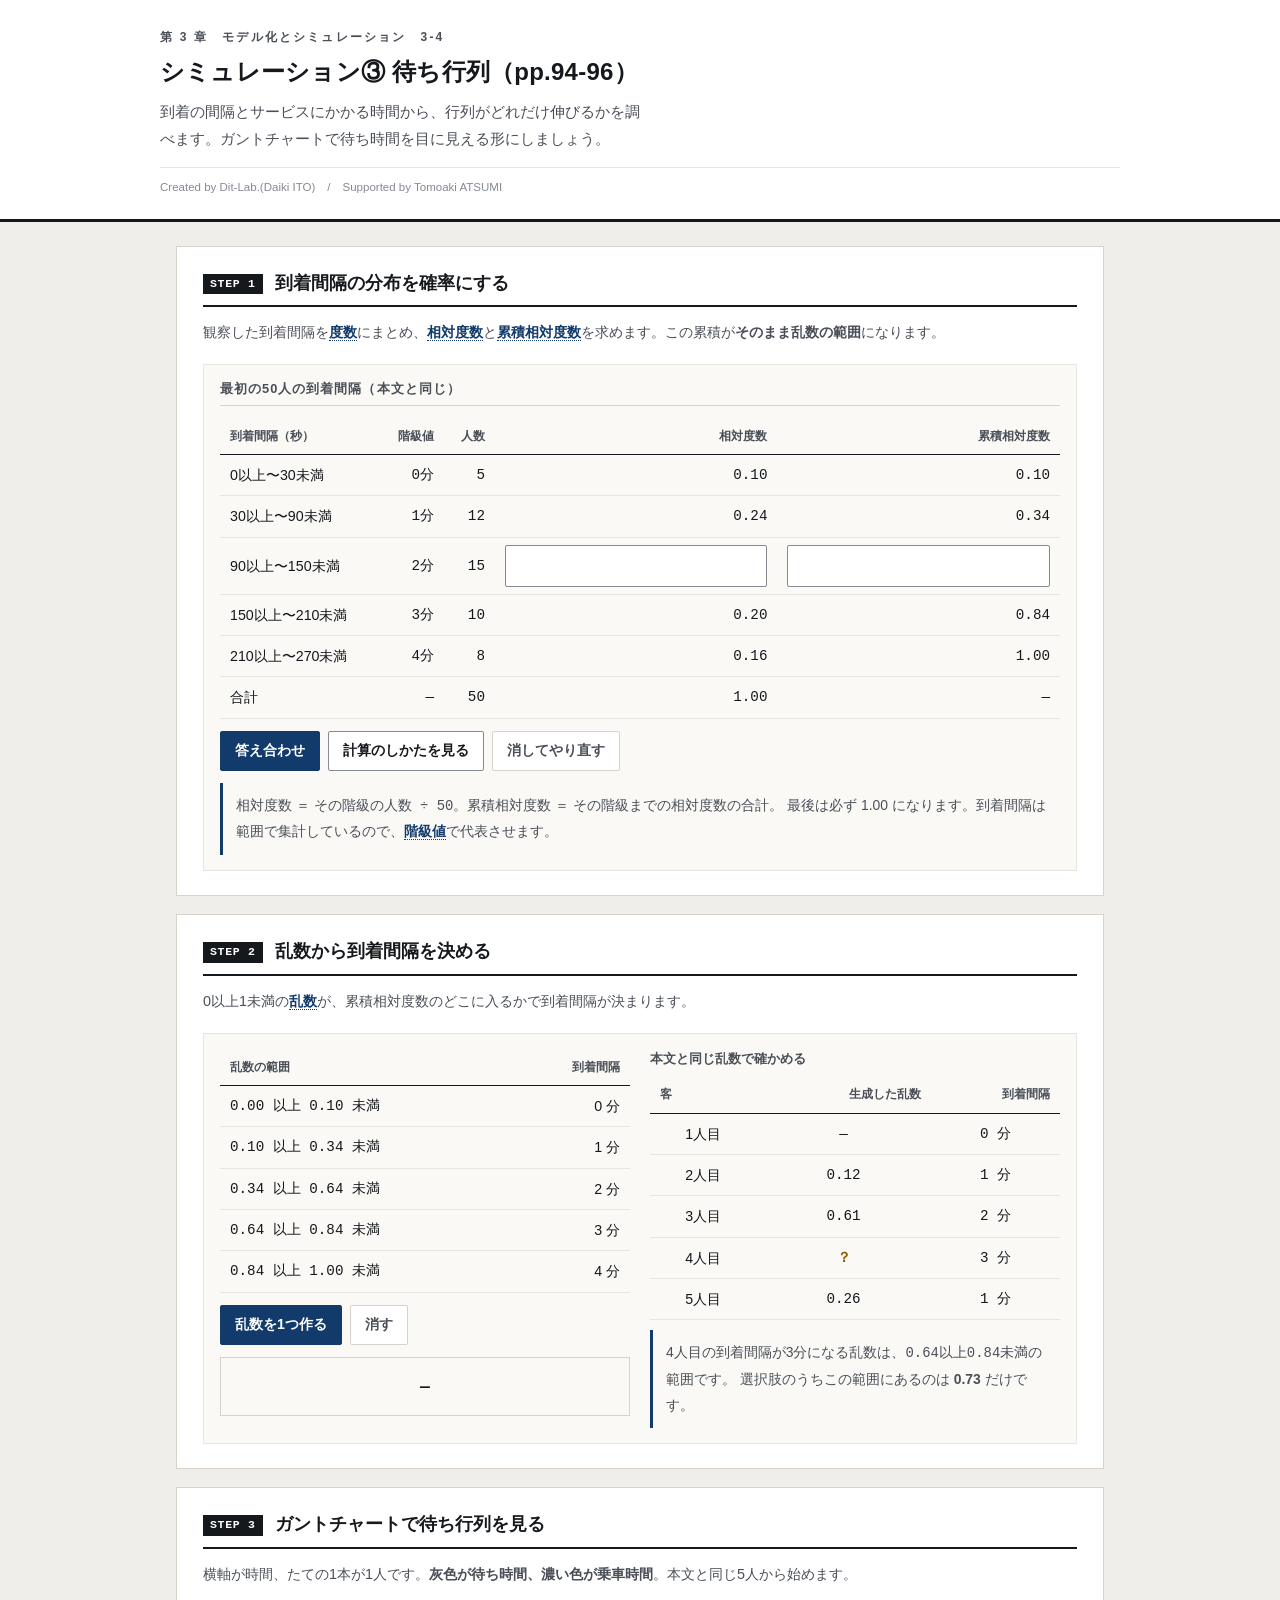
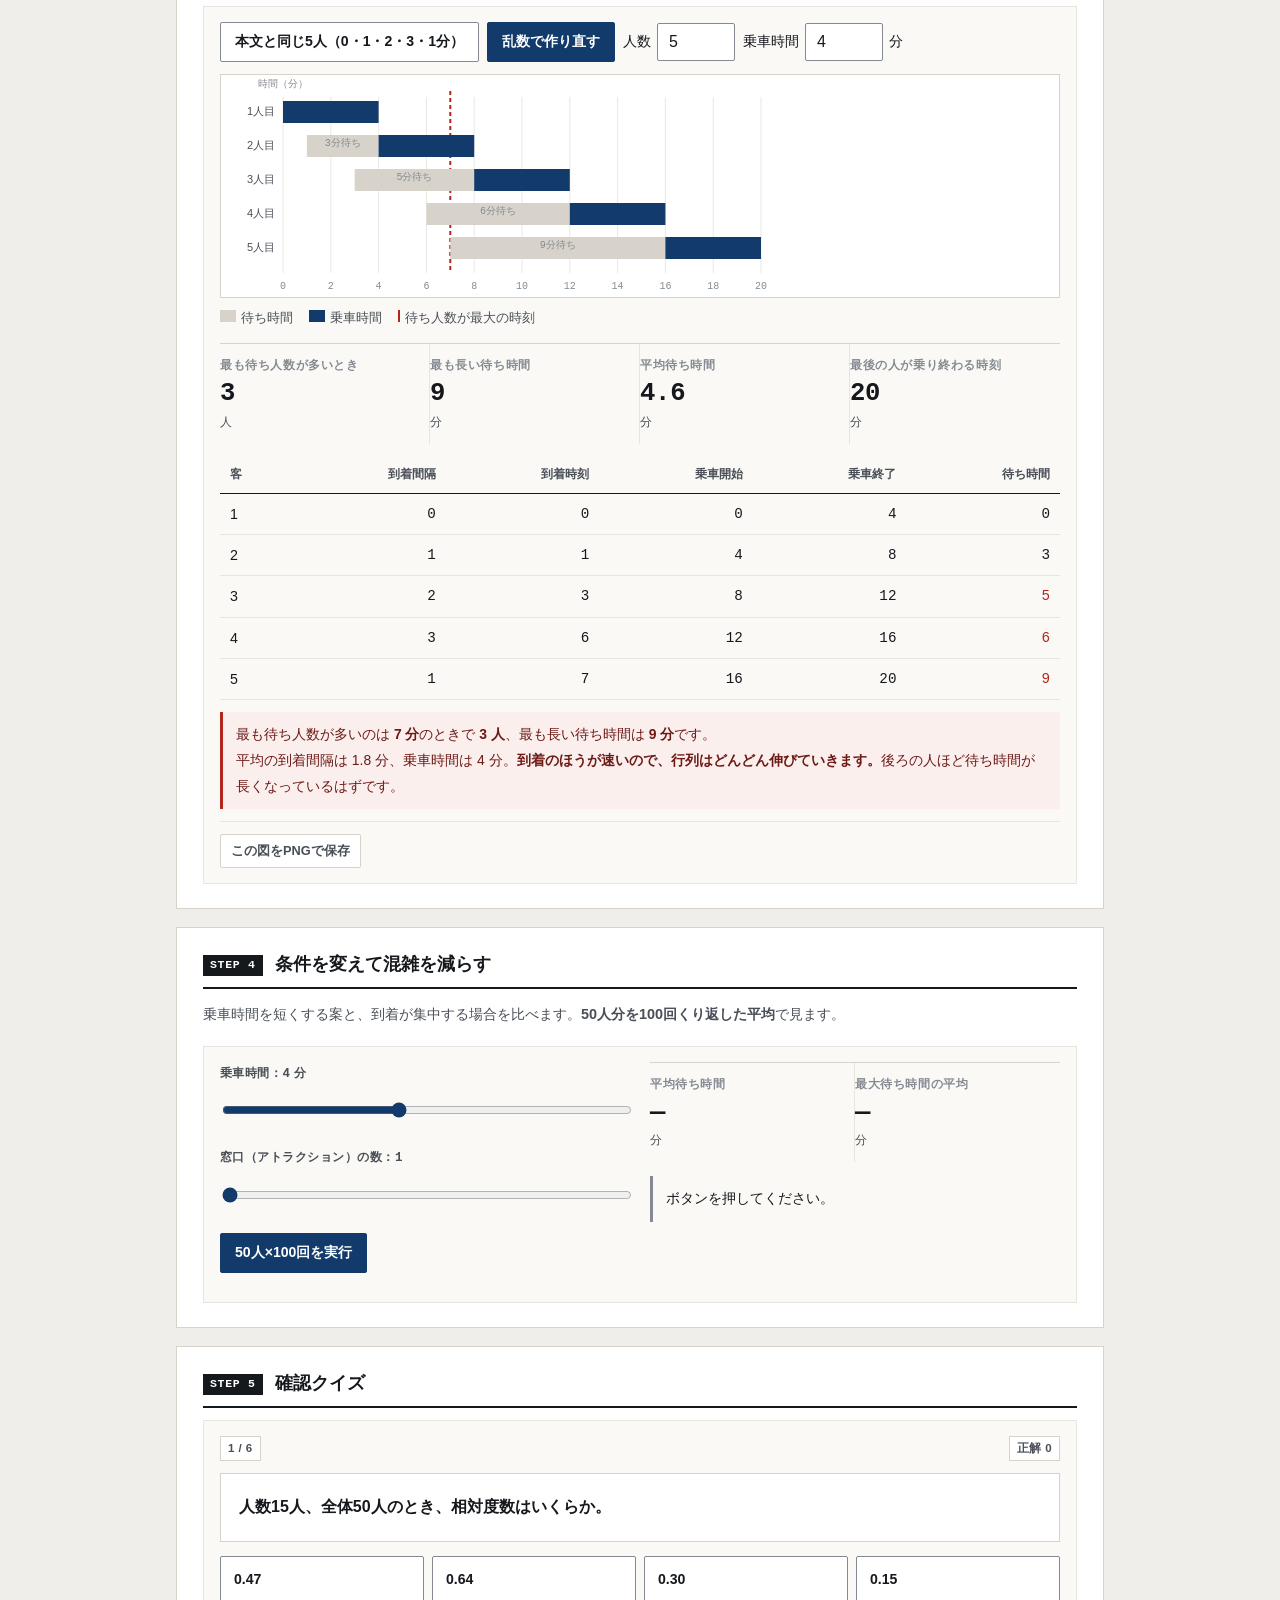
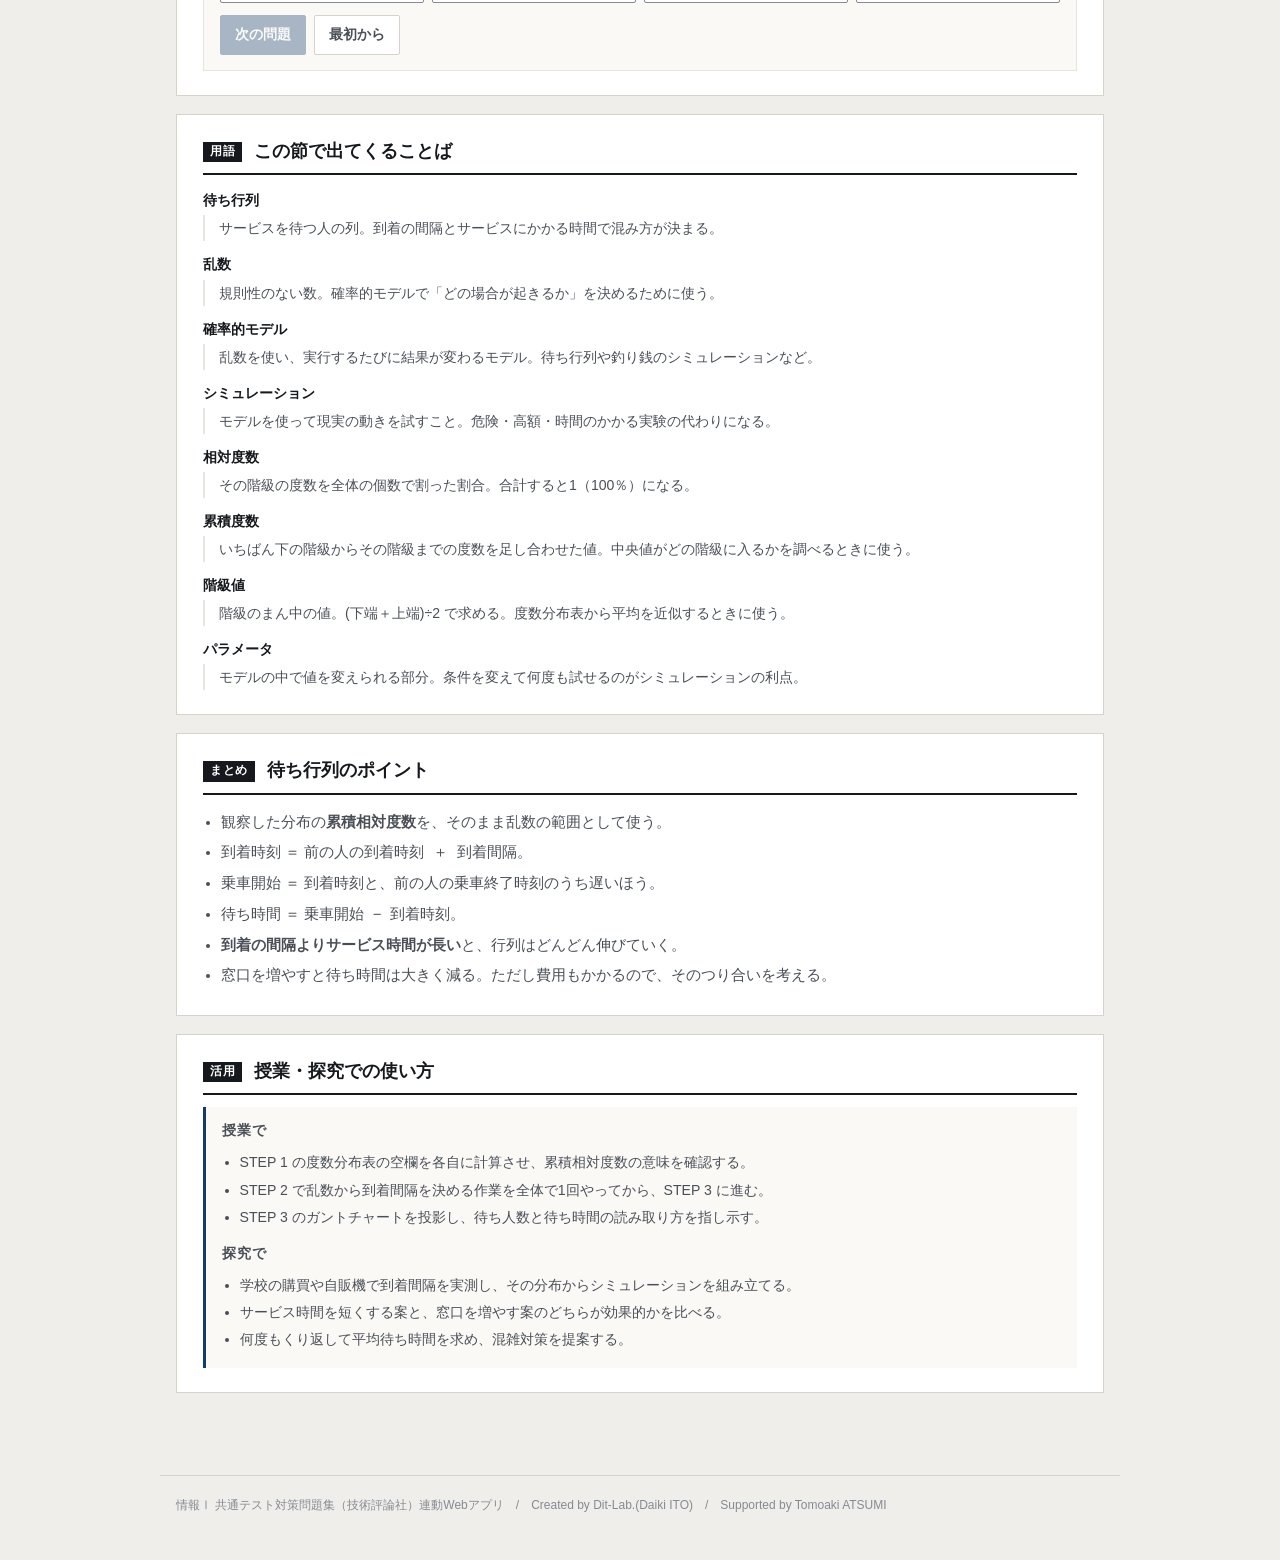
==== index.html @ 322d1cb9 "feat: Streamlit版を静的Webアプリ化。度数分布から乱数対応・ガントチャート・窓口数の比較に対応" ====
<!DOCTYPE html>
<html lang="ja">
<head>
<meta charset="UTF-8">
<meta name="viewport" content="width=device-width, initial-scale=1.0">
<title>シミュレーション③ 待ち行列｜情報Ⅰ共通テスト対策問題集</title>
<meta name="description" content="到着の間隔とサービスにかかる時間から、行列がどれだけ伸びるかを調べます。ガントチャートで待ち時間を目に見える形にしましょう。">
<link rel="icon" href="data:image/svg+xml,%3Csvg xmlns=%22http://www.w3.org/2000/svg%22 viewBox=%220 0 32 32%22%3E%3Crect width=%2232%22 height=%2232%22 fill=%22%2315181c%22/%3E%3Ctext x=%2216%22 y=%2222%22 font-size=%2218%22 font-family=%22monospace%22 fill=%22%23fff%22 text-anchor=%22middle%22%3E01%3C/text%3E%3C/svg%3E">
<link rel="stylesheet" href="css/style.css">
<link rel="stylesheet" href="css/app.css">
</head>
<body>

<header class="app-header">
  <div class="inner">
    <span class="eyebrow">第 3 章　モデル化とシミュレーション　3-4</span>
    <h1>シミュレーション③ 待ち行列（pp.94-96）</h1>
    <p class="lead">到着の間隔とサービスにかかる時間から、行列がどれだけ伸びるかを調べます。ガントチャートで待ち時間を目に見える形にしましょう。</p>
    <p class="credit">Created by Dit-Lab.(Daiki ITO)　/　Supported by Tomoaki ATSUMI</p>
  </div>
</header>

<main class="wrap">
  <section class="step" id="step1">
    <h2><span class="no">STEP 1</span>到着間隔の分布を確率にする</h2>
    <p class="desc">観察した到着間隔を<span class="term" data-t="度数">度数</span>にまとめ、<span class="term" data-t="相対度数">相対度数</span>と<span class="term" data-t="累積度数">累積相対度数</span>を求めます。この累積が<strong>そのまま乱数の範囲</strong>になります。</p>

    <div class="panel">
      <h3>最初の50人の到着間隔（本文と同じ）</h3>
      <div class="tbl-scroll"><table class="tbl" id="arrTable"></table></div>
      <div class="btn-row" style="margin-top:12px">
        <button class="btn primary" id="checkArr">答え合わせ</button>
        <button class="btn" id="showArr">計算のしかたを見る</button>
        <button class="btn ghost" id="resetArr">消してやり直す</button>
      </div>
      <div class="note" id="arrFb" hidden style="margin-top:12px"></div>
      <div class="note info" style="margin-top:12px">
        相対度数 ＝ <span class="mono">その階級の人数 ÷ 50</span>。累積相対度数 ＝ <span class="mono">その階級までの相対度数の合計</span>。
        最後は必ず 1.00 になります。到着間隔は範囲で集計しているので、<span class="term" data-t="階級値">階級値</span>で代表させます。
      </div>
    </div>
  </section>

  <section class="step" id="step2">
    <h2><span class="no">STEP 2</span>乱数から到着間隔を決める</h2>
    <p class="desc">0以上1未満の<span class="term" data-t="乱数">乱数</span>が、累積相対度数のどこに入るかで到着間隔が決まります。</p>
    <div class="panel">
      <div class="grid c2">
        <div>
          <div class="tbl-scroll"><table class="tbl" id="mapTable"></table></div>
          <div class="btn-row" style="margin-top:12px">
            <button class="btn primary" id="rollOne">乱数を1つ作る</button>
            <button class="btn ghost" id="rollClear">消す</button>
          </div>
          <div class="eqbox" id="rollOut" style="margin-top:12px">—</div>
        </div>
        <div>
          <h3 style="font-size:.84rem;color:var(--ink-2);margin-bottom:8px">本文と同じ乱数で確かめる</h3>
          <div class="tbl-scroll"><table class="tbl" id="rndTable"></table></div>
          <div class="note info" style="margin-top:10px">
            4人目の到着間隔が3分になる乱数は、<span class="mono">0.64以上0.84未満</span>の範囲です。
            選択肢のうちこの範囲にあるのは <strong>0.73</strong> だけです。
          </div>
        </div>
      </div>
    </div>
  </section>

  <section class="step" id="step3">
    <h2><span class="no">STEP 3</span>ガントチャートで待ち行列を見る</h2>
    <p class="desc">横軸が時間、たての1本が1人です。<strong>灰色が待ち時間、濃い色が乗車時間</strong>。本文と同じ5人から始めます。</p>

    <div class="panel">
      <div class="btn-row" style="margin-bottom:12px">
        <button class="btn" id="useBook">本文と同じ5人（0・1・2・3・1分）</button>
        <button class="btn primary" id="reRun">乱数で作り直す</button>
        <label style="font-size:.85rem;display:flex;align-items:center;gap:6px">人数
          <input type="number" id="nPeople" value="5" min="2" max="30" style="width:78px;min-height:36px">
        </label>
        <label style="font-size:.85rem;display:flex;align-items:center;gap:6px">乗車時間
          <input type="number" id="svcTime" value="4" min="1" max="15" style="width:78px;min-height:36px">分
        </label>
      </div>
      <div id="gantt"></div>
      <div class="legend2">
        <span><i style="background:#d7d3cb"></i>待ち時間</span>
        <span><i style="background:#123a6b"></i>乗車時間</span>
        <span><i style="background:none;border-left:2px dashed #b3261e;width:2px"></i>待ち人数が最大の時刻</span>
      </div>
      <div class="metrics" style="margin-top:14px">
        <div class="metric"><div class="k">最も待ち人数が多いとき</div><div class="v" id="mPeak">—</div><div class="s">人</div></div>
        <div class="metric"><div class="k">最も長い待ち時間</div><div class="v" id="mMaxWait">—</div><div class="s">分</div></div>
        <div class="metric"><div class="k">平均待ち時間</div><div class="v" id="mAvgWait">—</div><div class="s">分</div></div>
        <div class="metric"><div class="k">最後の人が乗り終わる時刻</div><div class="v" id="mEnd">—</div><div class="s">分</div></div>
      </div>
      <div class="tbl-scroll" style="margin-top:12px"><table class="tbl" id="qTable"></table></div>
      <div class="note" id="qNote" style="margin-top:12px"></div>
      <div class="toolbar" id="qTools"></div>
    </div>
  </section>

  <section class="step" id="step4">
    <h2><span class="no">STEP 4</span>条件を変えて混雑を減らす</h2>
    <p class="desc">乗車時間を短くする案と、到着が集中する場合を比べます。<strong>50人分を100回くり返した平均</strong>で見ます。</p>
    <div class="panel">
      <div class="grid c2">
        <div>
          <label class="fld" for="svc2">乗車時間：<span class="mono" id="svc2V">4</span> 分</label>
          <input type="range" id="svc2" min="1" max="8" step="1" value="4">
          <label class="fld" style="margin-top:10px" for="lanes">窓口（アトラクション）の数：<span class="mono" id="lanesV">1</span></label>
          <input type="range" id="lanes" min="1" max="4" step="1" value="1">
          <div class="btn-row" style="margin-top:12px"><button class="btn primary" id="runMany">50人×100回を実行</button></div>
        </div>
        <div>
          <div class="metrics">
            <div class="metric"><div class="k">平均待ち時間</div><div class="v" id="sAvg">—</div><div class="s">分</div></div>
            <div class="metric"><div class="k">最大待ち時間の平均</div><div class="v" id="sMax">—</div><div class="s">分</div></div>
          </div>
          <div class="note" id="manyNote" style="margin-top:14px">ボタンを押してください。</div>
        </div>
      </div>
      <div id="manyChart" style="margin-top:14px"></div>
    </div>
  </section>

  <section class="step" id="step5">
    <h2><span class="no">STEP 5</span>確認クイズ</h2>
    <div class="panel">
      <div class="qhead">
        <span class="badge" id="qProgress">1 / 1</span>
        <span class="badge">正解 <span class="score" id="qScore">0</span></span>
      </div>
      <div class="card-q"><div class="q-scene" id="qText"></div></div>
      <div class="choice4" id="qChoices"></div>
      <div class="note" id="qFb" hidden style="margin-top:12px"></div>
      <div class="btn-row" style="margin-top:12px">
        <button class="btn primary" id="qNext" disabled>次の問題</button>
        <button class="btn ghost" id="qReset">最初から</button>
      </div>
    </div>
  </section>

  <section class="step" id="glossary">
    <h2><span class="no">用語</span>この節で出てくることば</h2>
    <div id="glossBox"></div>
  </section>

  <section class="step">
    <h2><span class="no">まとめ</span>待ち行列のポイント</h2>
    <ul style="margin:0;padding-left:1.2em;color:var(--ink-2);font-size:.92rem;line-height:2.05">
      <li>観察した分布の<strong>累積相対度数</strong>を、そのまま乱数の範囲として使う。</li>
      <li>到着時刻 ＝ <span class="mono">前の人の到着時刻 ＋ 到着間隔</span>。</li>
      <li>乗車開始 ＝ <span class="mono">到着時刻と、前の人の乗車終了時刻のうち遅いほう</span>。</li>
      <li>待ち時間 ＝ <span class="mono">乗車開始 − 到着時刻</span>。</li>
      <li><strong>到着の間隔よりサービス時間が長い</strong>と、行列はどんどん伸びていく。</li>
      <li>窓口を増やすと待ち時間は大きく減る。ただし費用もかかるので、そのつり合いを考える。</li>
    </ul>
  </section>

  <section class="step">
    <h2><span class="no">活用</span>授業・探究での使い方</h2>
    <div class="use-note">
      <h3>授業で</h3>
      <ul>
        <li>STEP 1 の度数分布表の空欄を各自に計算させ、累積相対度数の意味を確認する。</li>
        <li>STEP 2 で乱数から到着間隔を決める作業を全体で1回やってから、STEP 3 に進む。</li>
        <li>STEP 3 のガントチャートを投影し、待ち人数と待ち時間の読み取り方を指し示す。</li>
      </ul>
      <h3 style="margin-top:12px">探究で</h3>
      <ul>
        <li>学校の購買や自販機で到着間隔を実測し、その分布からシミュレーションを組み立てる。</li>
        <li>サービス時間を短くする案と、窓口を増やす案のどちらが効果的かを比べる。</li>
        <li>何度もくり返して平均待ち時間を求め、混雑対策を提案する。</li>
      </ul>
    </div>
  </section>

</main>

<footer class="app-footer">
  情報Ⅰ 共通テスト対策問題集（技術評論社）連動Webアプリ　/　Created by Dit-Lab.(Daiki ITO)　/　Supported by Tomoaki ATSUMI
</footer>

<script src="js/tools.js"></script>
<script src="js/chart.js"></script>
<script src="js/terms.js"></script>
<script src="js/app.js"></script>
</body>
</html>
---- css/style.css ----
/* =========================================================
   情報Ⅰ 共通テスト対策問題集 — Web アプリ共通スタイル
   紙面（参考書）に寄せた設計。装飾色は使わず、色は意味を持つときだけ。
   ========================================================= */

:root{
  --paper:#ffffff;
  --paper-2:#faf9f6;      /* うすい紙 */
  --bg:#f0eeea;           /* 台紙 */
  --ink:#15181c;
  --ink-2:#4a4f57;
  --ink-3:#858a92;
  --rule:#d7d3cb;         /* 罫線 */
  --rule-2:#e8e5df;
  --accent:#123a6b;       /* 濃紺。主要操作と現在地だけに使う */
  --accent-w:#e9eef6;
  --zero:#c0392b;         /* 左＝0 */
  --one:#1d4ed8;          /* 右＝1 */
  --ok:#1f7a3d;   --ok-bg:#eef6f0;
  --ng:#b3261e;   --ng-bg:#fbefee;
  --warn:#8a5a00; --warn-bg:#fbf5e8;
  --font:"Hiragino Kaku Gothic ProN","Hiragino Sans","Yu Gothic Medium","Yu Gothic",
         "Noto Sans JP",Meiryo,-apple-system,BlinkMacSystemFont,sans-serif;
  --mono:"SFMono-Regular",Menlo,Consolas,"Courier New",monospace;
}

*{box-sizing:border-box}
[hidden]{display:none !important}
html{-webkit-text-size-adjust:100%}
body{
  margin:0; background:var(--bg); color:var(--ink);
  font-family:var(--font); font-size:16px; line-height:1.85;
  font-feature-settings:"palt" 1;
}
h1,h2,h3,h4{line-height:1.45; margin:0; font-weight:700}
p{margin:0 0 .75em} p:last-child{margin-bottom:0}
a{color:var(--accent)}

/* ---------- 標題 ---------- */
.app-header{background:var(--paper); border-bottom:3px solid var(--ink); padding:26px 20px 20px}
.app-header .inner{max-width:960px; margin:0 auto}
.app-header .eyebrow{
  font-size:.75rem; font-weight:700; color:var(--ink-2); letter-spacing:.18em;
  display:block; margin-bottom:7px;
}
.app-header h1{font-size:1.5rem; letter-spacing:.01em}
.app-header .lead{font-size:.92rem; color:var(--ink-2); margin-top:9px; max-width:60ch}
.app-header .credit{
  font-size:.72rem; color:var(--ink-3); margin-top:14px;
  padding-top:9px; border-top:1px solid var(--rule-2);
}

/* ---------- 版面 ---------- */
.wrap{max-width:960px; margin:0 auto; padding:24px 16px 64px}
.step{background:var(--paper); border:1px solid var(--rule); padding:24px 26px; margin-bottom:18px}
.step > h2{
  display:flex; align-items:baseline; gap:12px; font-size:1.1rem;
  padding-bottom:9px; border-bottom:2px solid var(--ink); margin-bottom:12px;
}
.step > h2 .no{
  flex:none; font-family:var(--mono); font-size:.72rem; font-weight:700;
  background:var(--ink); color:var(--paper); padding:2px 7px; letter-spacing:.06em;
  position:relative; top:-2px;
}
.step > .desc{color:var(--ink-2); font-size:.9rem; margin-bottom:18px}
.step[hidden]{display:none}

.grid{display:grid; gap:20px}
.grid > *{min-width:0}          /* 子の中身で列が広がるのを防ぐ */
@media(min-width:800px){ .grid.c2{grid-template-columns:1fr 1fr} }

.panel{border:1px solid var(--rule-2); background:var(--paper-2); padding:15px 16px; min-width:0}
.panel > h3{
  font-size:.8rem; font-weight:700; color:var(--ink-2); letter-spacing:.08em;
  margin-bottom:12px; padding-bottom:6px; border-bottom:1px solid var(--rule);
}

/* ---------- 部品 ---------- */
.btn{
  appearance:none; border:1px solid var(--ink-3); background:var(--paper); color:var(--ink);
  font-family:inherit; font-size:.88rem; font-weight:700; padding:8px 14px;
  border-radius:2px; cursor:pointer; min-height:40px; line-height:1.4;
  transition:background .12s, border-color .12s, color .12s;
}
.btn:hover:not(:disabled){background:var(--accent-w); border-color:var(--accent); color:var(--accent)}
.btn:disabled{opacity:.35; cursor:not-allowed}
.btn.primary{background:var(--accent); color:var(--paper); border-color:var(--accent)}
.btn.primary:hover:not(:disabled){background:#0d2c53; color:var(--paper)}
.btn.ghost{border-color:var(--rule); color:var(--ink-2)}
.btn.sm{font-size:.8rem; padding:5px 10px; min-height:34px}
.btn-row{display:flex; flex-wrap:wrap; gap:8px; align-items:center}

/* タブ（見出し下線式） */
.seg{display:flex; gap:0; border-bottom:1px solid var(--rule)}
.seg button{
  appearance:none; border:0; background:transparent; font-family:inherit; font-size:.88rem;
  font-weight:700; color:var(--ink-3); padding:9px 4px; margin-right:26px; cursor:pointer;
  border-bottom:3px solid transparent; margin-bottom:-1px; min-height:40px;
}
.seg button:hover{color:var(--ink-2)}
.seg button[aria-pressed="true"]{color:var(--ink); border-bottom-color:var(--accent)}

label.fld{display:block; font-size:.78rem; font-weight:700; color:var(--ink-2); margin-bottom:5px; letter-spacing:.04em}
input[type=text], textarea, input[type=number]{
  width:100%; font-family:inherit; font-size:1rem; color:var(--ink);
  border:1px solid var(--ink-3); border-radius:2px; padding:9px 11px;
  background:var(--paper); min-height:42px;
}
input:focus, textarea:focus{outline:2px solid var(--accent); outline-offset:-1px; border-color:var(--accent)}
.btn:focus-visible, .seg button:focus-visible, .node-card:focus-visible{outline:2px solid var(--accent); outline-offset:2px}
textarea{resize:vertical; line-height:1.7}
.mono{font-family:var(--mono)}

table.tbl{width:100%; border-collapse:collapse; font-size:.89rem}
table.tbl th, table.tbl td{border-bottom:1px solid var(--rule-2); padding:7px 10px; text-align:right}
table.tbl th:first-child, table.tbl td:first-child{text-align:left}
table.tbl thead th{border-bottom:1.5px solid var(--ink); font-size:.76rem; color:var(--ink-2); font-weight:700; white-space:nowrap}
.tbl-scroll{overflow-x:auto; -webkit-overflow-scrolling:touch; max-width:100%}

.note{padding:10px 13px; font-size:.87rem; border-left:3px solid var(--ink-3); background:var(--paper-2)}
.note.ok{background:var(--ok-bg); border-left-color:var(--ok); color:#123f22}
.note.ng{background:var(--ng-bg); border-left-color:var(--ng); color:#6d1a15}
.note.info{background:var(--paper-2); border-left-color:var(--accent); color:var(--ink-2)}
.note.warn{background:var(--warn-bg); border-left-color:var(--warn); color:#5c3d00}
.note[hidden]{display:none}

.badge{
  display:inline-block; font-size:.72rem; font-weight:700; padding:1px 7px;
  border:1px solid var(--rule); color:var(--ink-2); background:var(--paper); letter-spacing:.04em;
}

/* 数値は罫線で仕切るだけ。カードにしない */
.metrics{display:flex; flex-wrap:wrap; gap:0; border-top:1px solid var(--rule)}
.metric{flex:1 1 130px; padding:11px 14px 11px 0; border-right:1px solid var(--rule-2)}
.metric:last-child{border-right:0}
.metric .k{font-size:.74rem; color:var(--ink-3); font-weight:700; letter-spacing:.05em}
.metric .v{font-size:1.6rem; font-weight:700; line-height:1.3; font-family:var(--mono); letter-spacing:-.01em}
.metric .s{font-size:.76rem; color:var(--ink-2)}

.bit0{color:var(--zero); font-weight:700}
.bit1{color:var(--one); font-weight:700}

.app-footer{
  max-width:960px; margin:0 auto; padding:18px 16px 44px; color:var(--ink-3);
  font-size:.75rem; border-top:1px solid var(--rule);
}
.sr-only{position:absolute;width:1px;height:1px;overflow:hidden;clip:rect(0 0 0 0);white-space:nowrap}

@media(max-width:640px){
  body{font-size:15px}
  .app-header{padding:20px 16px 16px}
  .app-header h1{font-size:1.16rem}
  .wrap{padding:16px 12px 52px}
  .step{padding:18px 15px}
  .seg button{margin-right:18px; font-size:.84rem}
  .metric{flex-basis:50%; border-right:0}
}
@media (prefers-reduced-motion:reduce){ *{animation:none!important; transition:none!important} }

/* ---------- 自分のデータ・共有・印刷 ---------- */
.toolbar{display:flex; flex-wrap:wrap; gap:8px; align-items:center; margin-top:12px;
  padding-top:12px; border-top:1px solid var(--rule-2)}
.toolbar .hint{font-size:.78rem; color:var(--ink-3)}
.paste-area{width:100%; min-height:110px; font-family:var(--mono); font-size:.86rem}
.use-note{background:var(--paper-2); border-left:3px solid var(--accent); padding:14px 16px; font-size:.88rem}
.use-note h3{font-size:.86rem; letter-spacing:.06em; margin-bottom:8px; color:var(--ink-2)}
.use-note ol, .use-note ul{margin:0; padding-left:1.25em; line-height:1.95; color:var(--ink-2)}

@media print{
  body{background:#fff}
  .app-header{border-bottom:2px solid #000}
  .step{border:1px solid #bbb; break-inside:avoid; page-break-inside:avoid; margin-bottom:12px}
  .btn, .seg, .toolbar, input[type=range]{display:none !important}
  .note{border-left-width:2px}
  a[href]:after{content:""}
}

/* ---------- 入力グリッド ---------- */
.dg-scroll{overflow:auto; -webkit-overflow-scrolling:touch; border:1px solid var(--rule); background:var(--paper); max-height:420px}
table.dg{border-collapse:collapse; font-family:var(--mono); font-size:.9rem; min-width:100%}
table.dg th, table.dg td{border:1px solid var(--rule-2); padding:0}
table.dg thead th{background:var(--paper-2); position:sticky; top:0; z-index:2}
table.dg .dg-n{background:var(--paper-2); color:var(--ink-3); font-size:.76rem; font-weight:400;
  text-align:center; min-width:34px; padding:0 4px; position:sticky; left:0; z-index:1}
table.dg .dg-corner{background:var(--paper-2); min-width:34px; position:sticky; left:0; z-index:3}
table.dg .dg-act{background:var(--paper-2); width:34px}
.dg-h, .dg-c{width:100%; min-width:96px; border:0; background:transparent; font-family:inherit;
  font-size:.9rem; padding:8px 9px; color:var(--ink); min-height:38px}
.dg-h{font-weight:700; font-family:var(--font); font-size:.82rem; color:var(--ink-2)}
.dg-c.num{text-align:right}
.dg-c:focus, .dg-h:focus{outline:2px solid var(--accent); outline-offset:-2px; background:var(--accent-w)}
.dg-del{border:0; background:transparent; color:var(--ink-3); cursor:pointer; width:32px; height:34px; font-size:1rem}
.dg-del:hover{color:var(--ng)}
.dg-tools{display:flex; flex-wrap:wrap; gap:8px; align-items:center; margin-top:10px}
.dg-hint{font-size:.76rem; color:var(--ink-3)}

/* ---------- ファイル読み込み ---------- */
.filebox{display:flex; flex-wrap:wrap; gap:10px; align-items:center; padding:12px;
  border:1px dashed var(--rule); background:var(--paper-2)}
.filebox input[type=file]{font-size:.85rem; font-family:inherit; max-width:100%}
.filebox .sel{max-width:220px}
.filelabel{display:inline-flex; align-items:center; gap:6px; font-size:.85rem; font-weight:700;
  border:1px solid var(--ink-3); background:var(--paper); padding:8px 14px; border-radius:2px; cursor:pointer; min-height:40px}
.filelabel:hover{border-color:var(--accent); color:var(--accent); background:var(--accent-w)}
.filelabel input{display:none}

/* ---------- 用語解説 ---------- */
.term{position:relative; border-bottom:1.5px dotted var(--accent); cursor:help; color:var(--accent); font-weight:700}
.term .term-pop{display:none; position:absolute; left:0; top:1.7em; z-index:50; width:min(300px,78vw);
  background:var(--paper); border:1px solid var(--ink-3); box-shadow:0 6px 20px rgba(0,0,0,.14);
  padding:10px 12px; font-size:.82rem; font-weight:400; color:var(--ink-2); line-height:1.75;
  border-left:3px solid var(--accent); cursor:auto; text-align:left}
.term .term-pop b{display:block; color:var(--ink); font-size:.86rem; margin-bottom:3px}
.term.open .term-pop{display:block}
dl.gloss{margin:0; font-size:.88rem}
dl.gloss dt{font-weight:700; color:var(--ink); margin-top:10px}
dl.gloss dt:first-child{margin-top:0}
dl.gloss dd{margin:2px 0 0; color:var(--ink-2); line-height:1.85; padding-left:1em; border-left:2px solid var(--rule-2)}
@media print{ .term{border-bottom:0; color:inherit} .term .term-pop{display:none !important} }

/* ---------- スマホ・タブレット ---------- */
@media (max-width:1024px){
  /* iOS で入力時に画面が勝手に拡大するのを防ぐ（16px 未満だとズームする） */
  input[type=text], input[type=number], textarea, select, .dg-c, .dg-h{ font-size:16px }
  .dg-c, .dg-h{ min-width:110px }
}
@media (max-width:820px){
  .grid.c2{grid-template-columns:1fr}
  .dg-scroll{max-height:340px}
  .filebox{flex-direction:column; align-items:stretch}
  .filebox .sel{max-width:100%}
  .term .term-pop{left:auto; right:0; width:min(280px,86vw)}
}
@media (max-width:480px){
  .step > h2{font-size:1rem; flex-wrap:wrap}
  .metrics{gap:0}
  .metric{flex-basis:50%; padding-right:10px}
  .metric .v{font-size:1.3rem}
  .btn{padding:8px 12px}
  .dg-tools{gap:6px}
  .dg-hint{width:100%}
}
/* タッチ操作でのスクロールを滑らかに */
.tbl-scroll, .dg-scroll, .tree-box{ -webkit-overflow-scrolling:touch; overscroll-behavior-x:contain }
---- css/app.css ----
.qhead{display:flex; justify-content:space-between; align-items:center; margin-bottom:12px}
.card-q{border:1px solid var(--rule); background:var(--paper); padding:18px; margin-bottom:14px}
.q-scene{font-size:1rem; font-weight:700; line-height:1.9}
.choice4{display:grid; gap:8px; grid-template-columns:repeat(auto-fit,minmax(160px,1fr))}
.choice4 .btn{text-align:left; line-height:1.65; padding:11px 13px}
.choice4 .btn.correct{background:var(--ok-bg); border-color:var(--ok); color:var(--ok)}
.choice4 .btn.wrong{background:var(--ng-bg); border-color:var(--ng); color:var(--ng)}
.choice4.locked{pointer-events:none}
.sel{width:100%; font-family:inherit; font-size:.95rem; padding:9px 11px; min-height:42px;
  border:1px solid var(--ink-3); border-radius:2px; background:var(--paper); color:var(--ink)}
input[type=range]{width:100%; accent-color:var(--accent); height:34px}
.why{font-size:.85rem; color:var(--ink-2); line-height:1.85}
.eqbox{font-family:var(--mono); font-size:1.02rem; font-weight:700; text-align:center; padding:14px;
  border:1px solid var(--rule); background:var(--paper-2); line-height:1.8}
.blankin{border:1.5px solid var(--accent); background:#fff; padding:6px 8px; text-align:center;
  font-family:var(--mono); min-height:38px; font-size:.95rem; max-width:120px}
.blankin.ok{border-color:var(--ok); background:var(--ok-bg)}
.blankin.ng{border-color:var(--ng); background:var(--ng-bg)}
table.tbl td .blankin{width:100%; max-width:none}
#arrTable td{font-family:var(--mono); text-align:right}
#arrTable td:first-child{text-align:left; font-family:var(--font)}
#gantt{border:1px solid var(--rule); background:var(--paper); overflow-x:auto}
#gantt svg{display:block}
svg .wait{fill:#d7d3cb}
svg .serve{fill:#123a6b}
svg .glabel{font-size:11px; fill:#4a4f57; dominant-baseline:middle}
svg .gtick{font-size:10px; fill:#858a92; text-anchor:middle; font-family:monospace}
svg .gline{stroke:#ebe8e2}
svg .peak{stroke:#b3261e; stroke-width:2; stroke-dasharray:4 3}
.legend2{display:flex; gap:16px; flex-wrap:wrap; font-size:.8rem; color:var(--ink-2); margin-top:8px; align-items:center}
.legend2 i{display:inline-block; width:16px; height:12px; margin-right:5px}
#rndTable td{font-family:var(--mono); text-align:center}
#rndTable td:first-child{font-family:var(--font)}
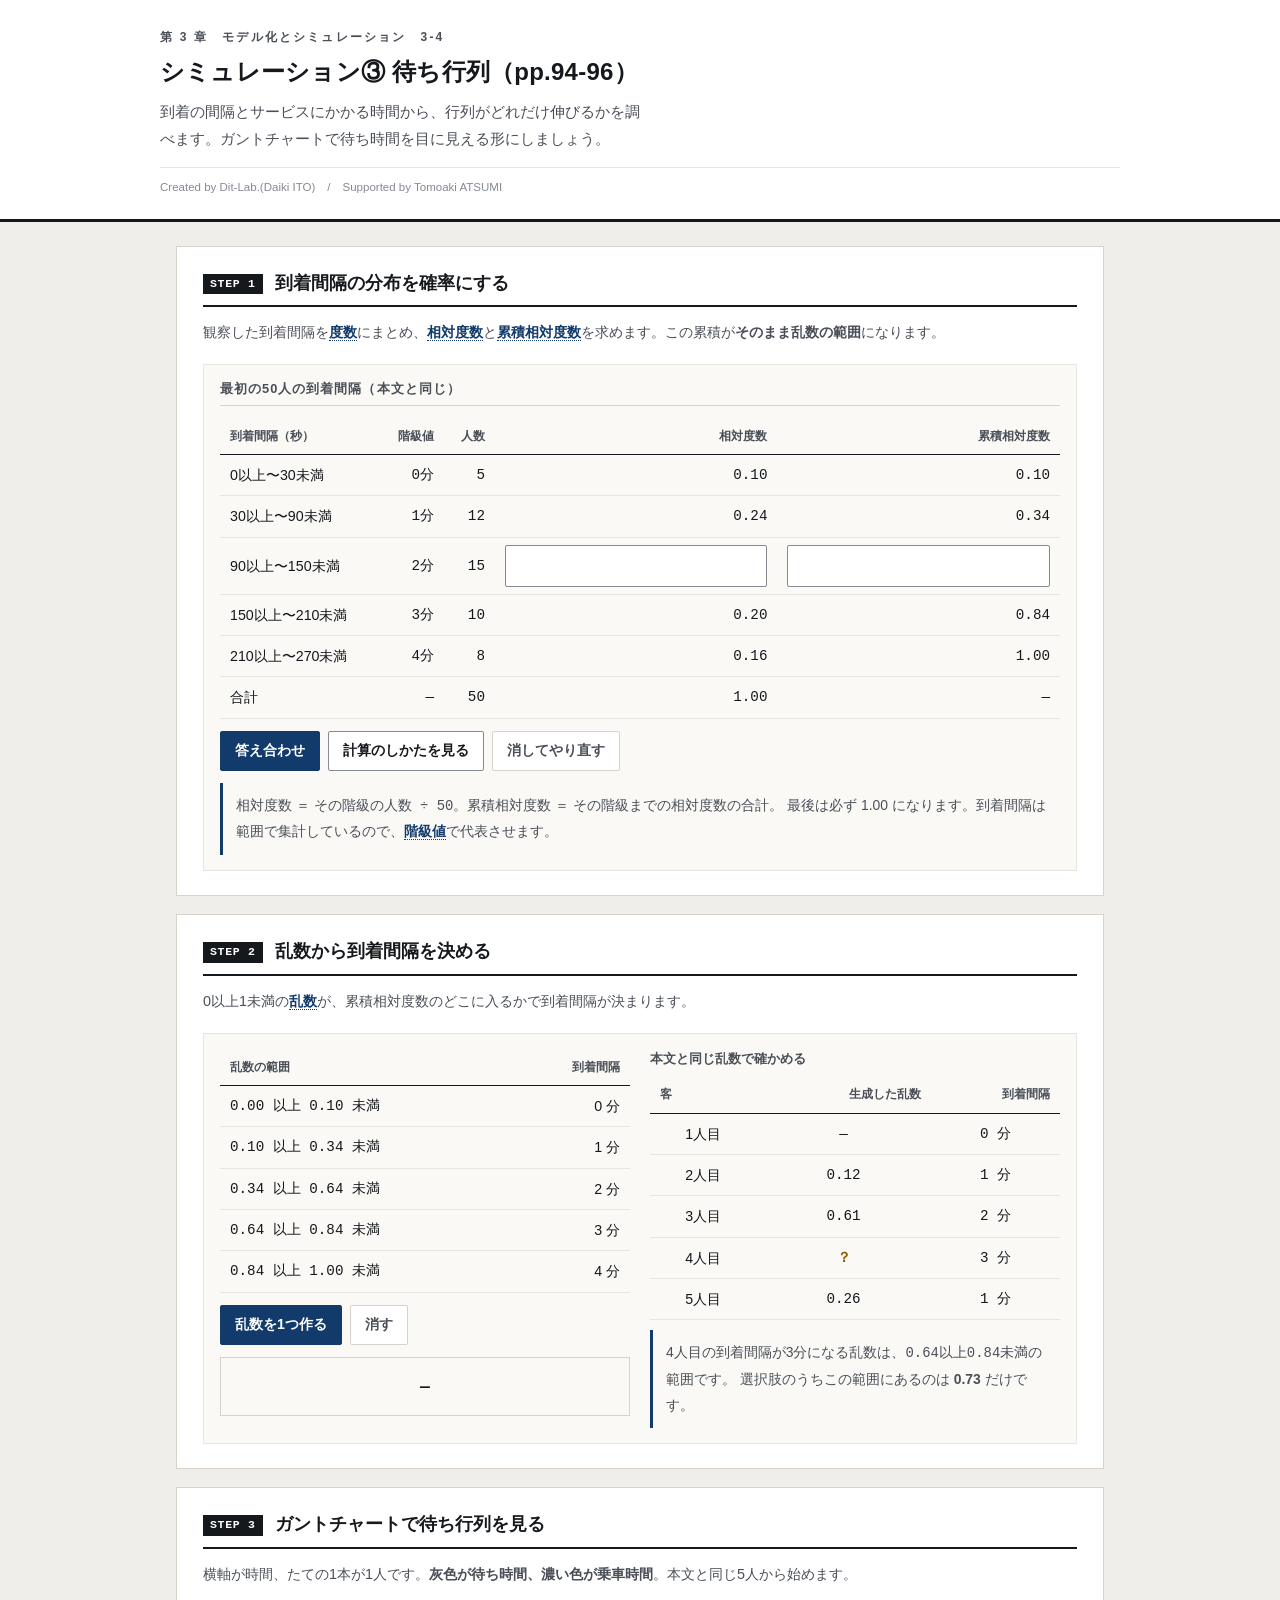
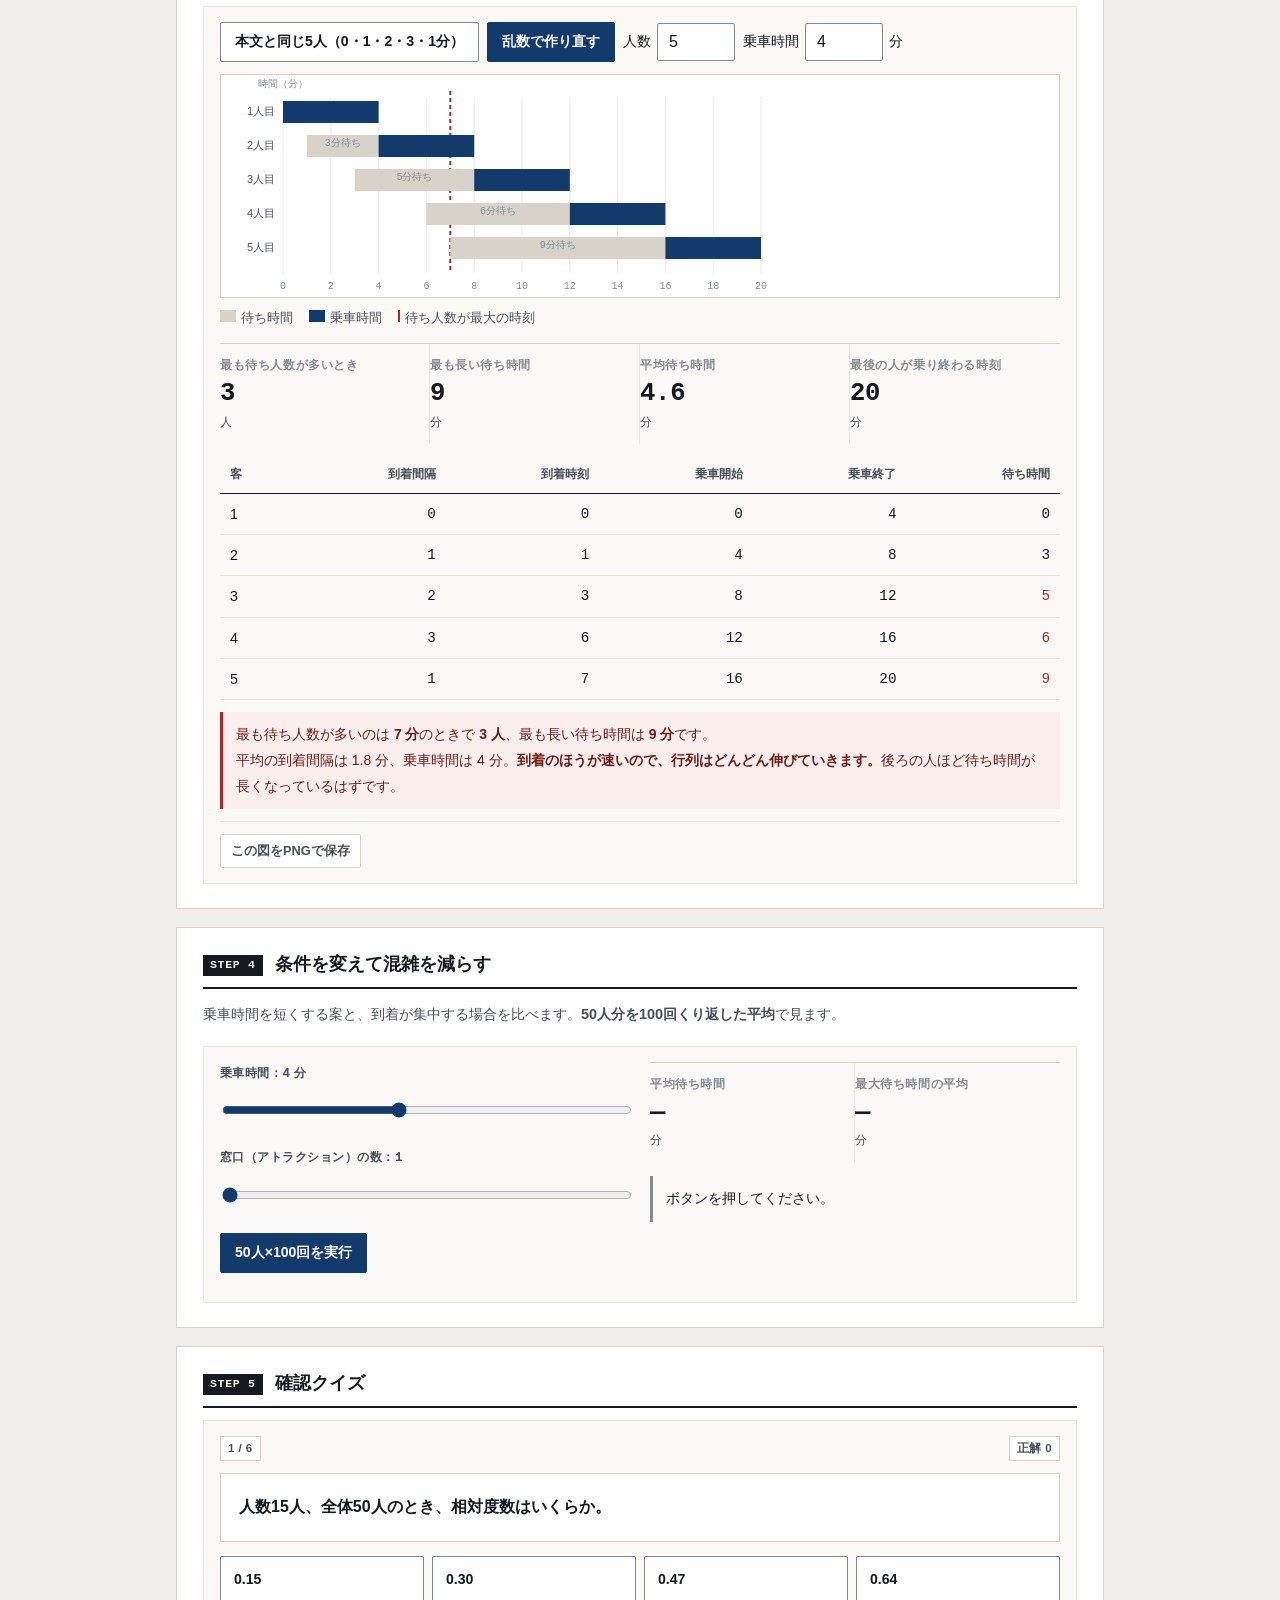
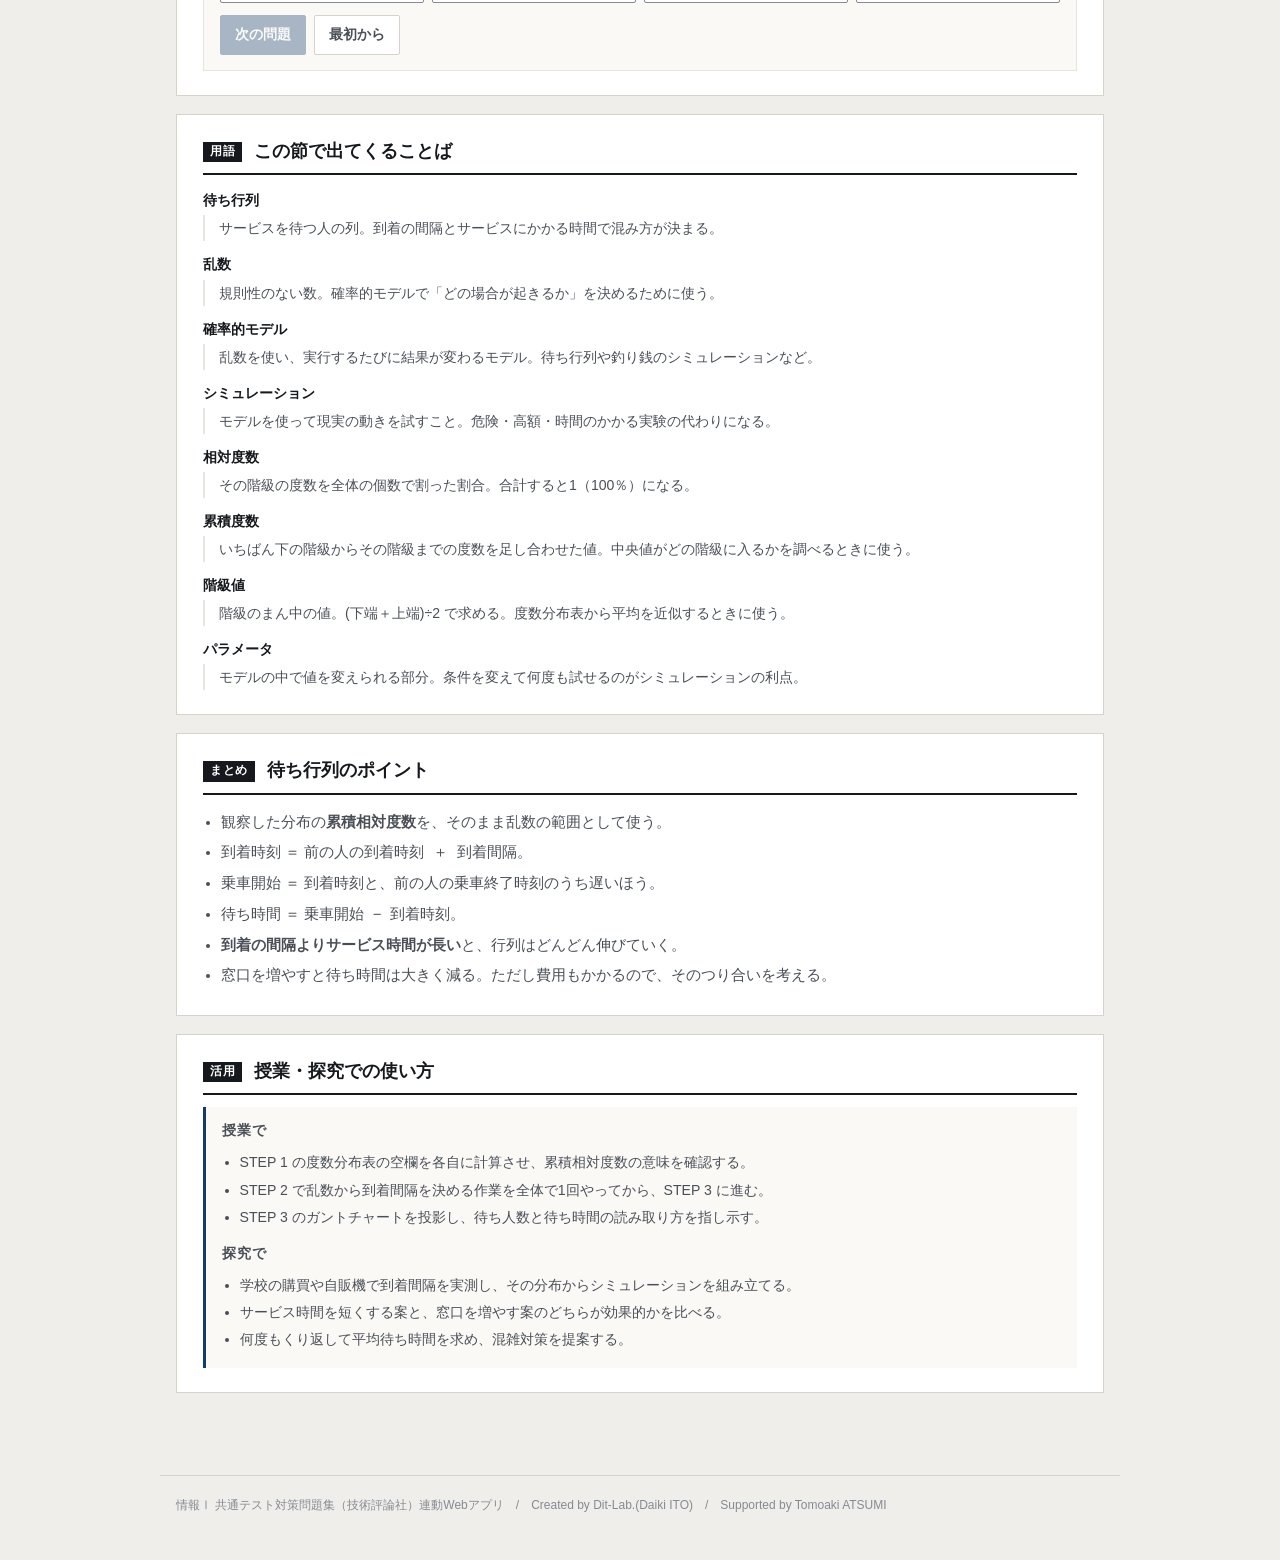
==== commit ae3b7c19: "chore: CSS/JSにキャッシュバスターを付与（更新が確実に反映されるように）" ====
--- a/index.html
+++ b/index.html
@@ -6,8 +6,8 @@
 <title>シミュレーション③ 待ち行列｜情報Ⅰ共通テスト対策問題集</title>
 <meta name="description" content="到着の間隔とサービスにかかる時間から、行列がどれだけ伸びるかを調べます。ガントチャートで待ち時間を目に見える形にしましょう。">
 <link rel="icon" href="data:image/svg+xml,%3Csvg xmlns=%22http://www.w3.org/2000/svg%22 viewBox=%220 0 32 32%22%3E%3Crect width=%2232%22 height=%2232%22 fill=%22%2315181c%22/%3E%3Ctext x=%2216%22 y=%2222%22 font-size=%2218%22 font-family=%22monospace%22 fill=%22%23fff%22 text-anchor=%22middle%22%3E01%3C/text%3E%3C/svg%3E">
-<link rel="stylesheet" href="css/style.css">
-<link rel="stylesheet" href="css/app.css">
+<link rel="stylesheet" href="css/style.css?v=239696b1">
+<link rel="stylesheet" href="css/app.css?v=5020e90a">
 </head>
 <body>
 
@@ -181,9 +181,9 @@
   情報Ⅰ 共通テスト対策問題集（技術評論社）連動Webアプリ　/　Created by Dit-Lab.(Daiki ITO)　/　Supported by Tomoaki ATSUMI
 </footer>
 
-<script src="js/tools.js"></script>
-<script src="js/chart.js"></script>
-<script src="js/terms.js"></script>
-<script src="js/app.js"></script>
+<script src="js/tools.js?v=c07db610"></script>
+<script src="js/chart.js?v=fb6e3be1"></script>
+<script src="js/terms.js?v=eed9ff1d"></script>
+<script src="js/app.js?v=17445f08"></script>
 </body>
 </html>
--- a/css/style.css
+++ b/css/style.css
@@ -242,3 +242,28 @@
 }
 /* タッチ操作でのスクロールを滑らかに */
 .tbl-scroll, .dg-scroll, .tree-box{ -webkit-overflow-scrolling:touch; overscroll-behavior-x:contain }
+
+/* 幅指定つきの入力欄がスマートフォンではみ出さないようにする */
+input[type=text], input[type=number], input[type=search], textarea, select{ max-width:100% }
+.btn-row > label{ min-width:0; max-width:100% }
+.btn-row > label input, .btn-row > label select{ max-width:100% }
+
+/* 共通：○×判定・並べかえ（quiz.js 用） */
+.abcde{border:1px solid var(--rule); border-radius:3px; overflow:hidden}
+.abcde > div{border-top:1px solid var(--rule); padding:10px 12px}
+.abcde > div:first-child{border-top:0}
+.abcde .st{display:flex; gap:10px; align-items:flex-start; flex-wrap:wrap}
+.abcde .st .k{font-weight:700; font-family:var(--mono); min-width:1.4em}
+.abcde .st .t{flex:1; min-width:12em}
+.abcde .jb{display:flex; gap:6px}
+.abcde .jb .btn{min-width:3.4em; padding:6px 10px; text-align:center}
+.prep{display:grid; grid-template-columns:repeat(auto-fit,minmax(150px,1fr)); gap:10px; margin-top:10px}
+.prep .slot{border:1px dashed var(--ink-3); border-radius:3px; padding:10px; min-height:92px; background:var(--paper)}
+.prep .slot.filled{border-style:solid}
+.prep .slot .tag{font:700 .74rem/1.4 var(--mono); color:var(--accent); display:block; margin-bottom:6px}
+.prep .slot .txt{font-size:.86rem; line-height:1.7}
+.cards{display:flex; flex-wrap:wrap; gap:8px; margin-top:10px}
+.cards .c{border:1px solid var(--ink-3); border-radius:3px; padding:9px 12px; background:var(--paper);
+  cursor:pointer; font-size:.88rem; max-width:100%; text-align:left; font-family:inherit; color:var(--ink)}
+.cards .c:hover{background:var(--warn-bg)}
+.cards .c.used{opacity:.35; pointer-events:none}
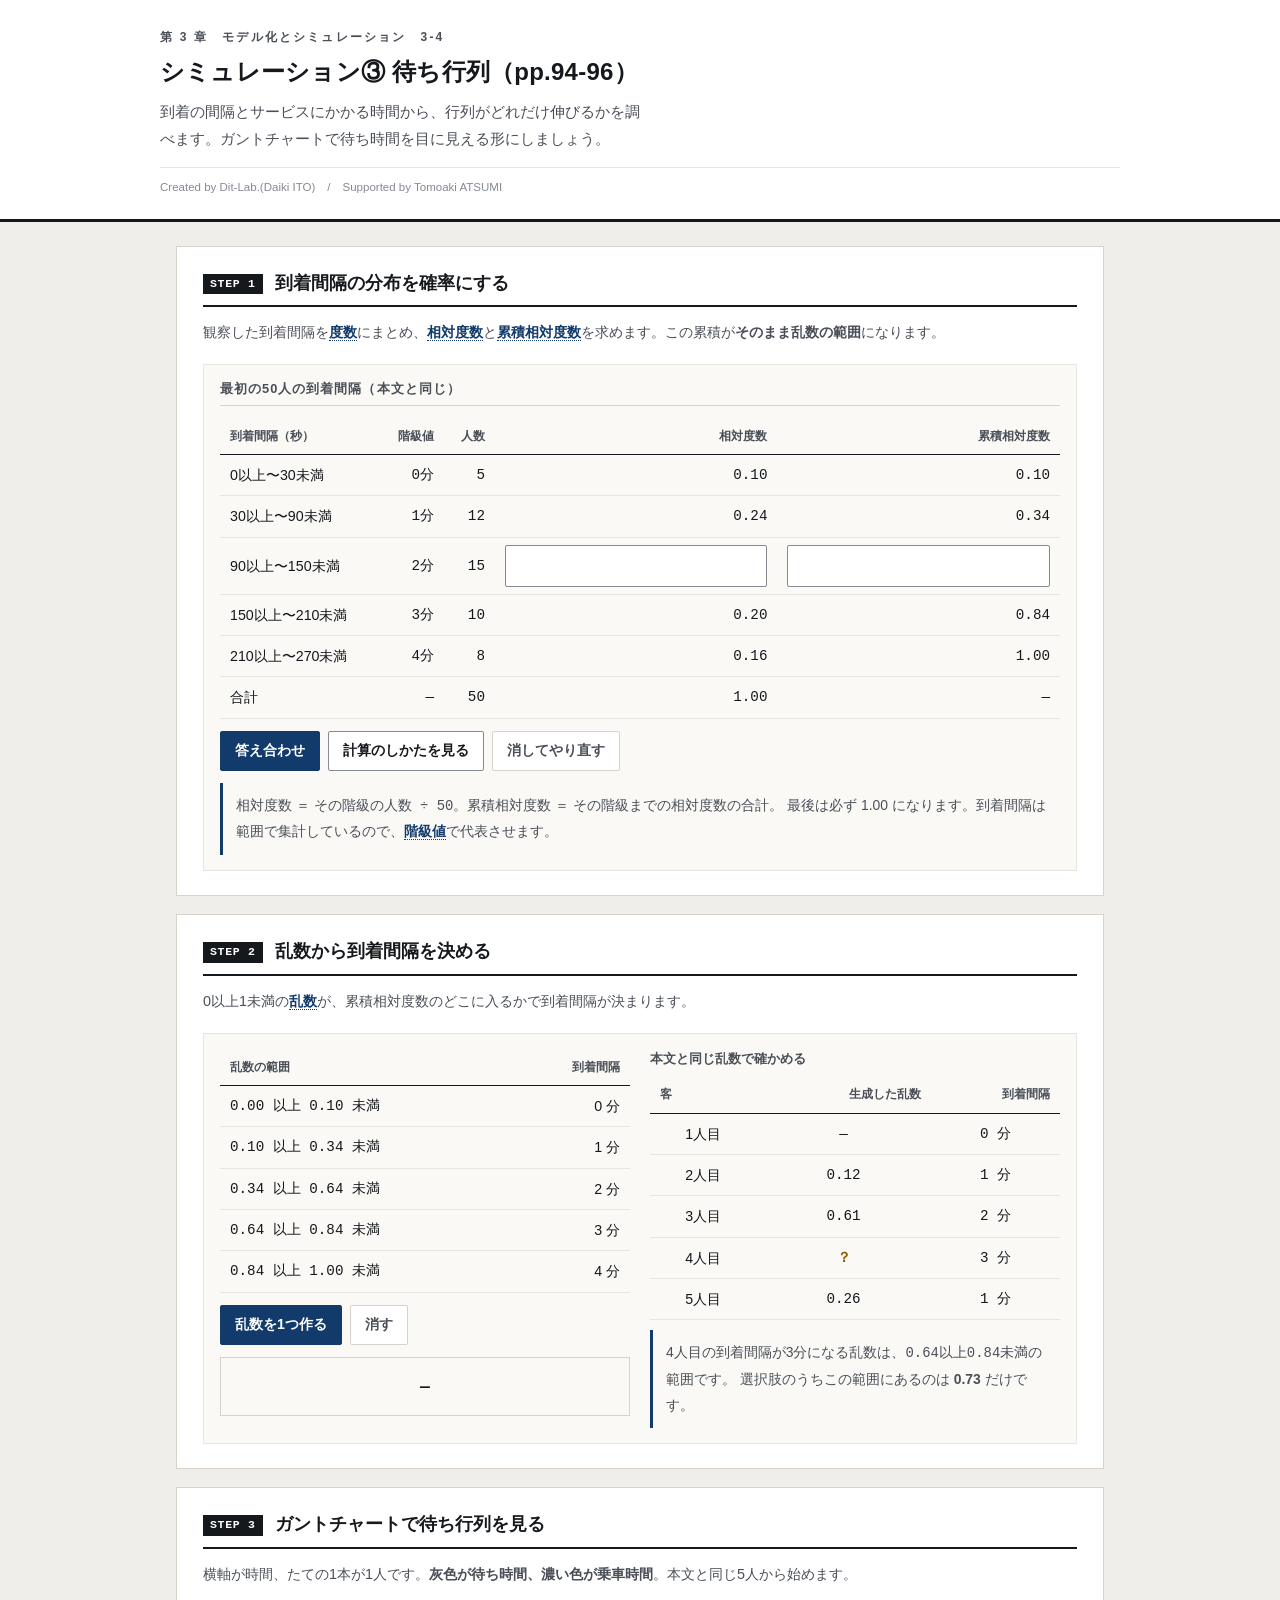
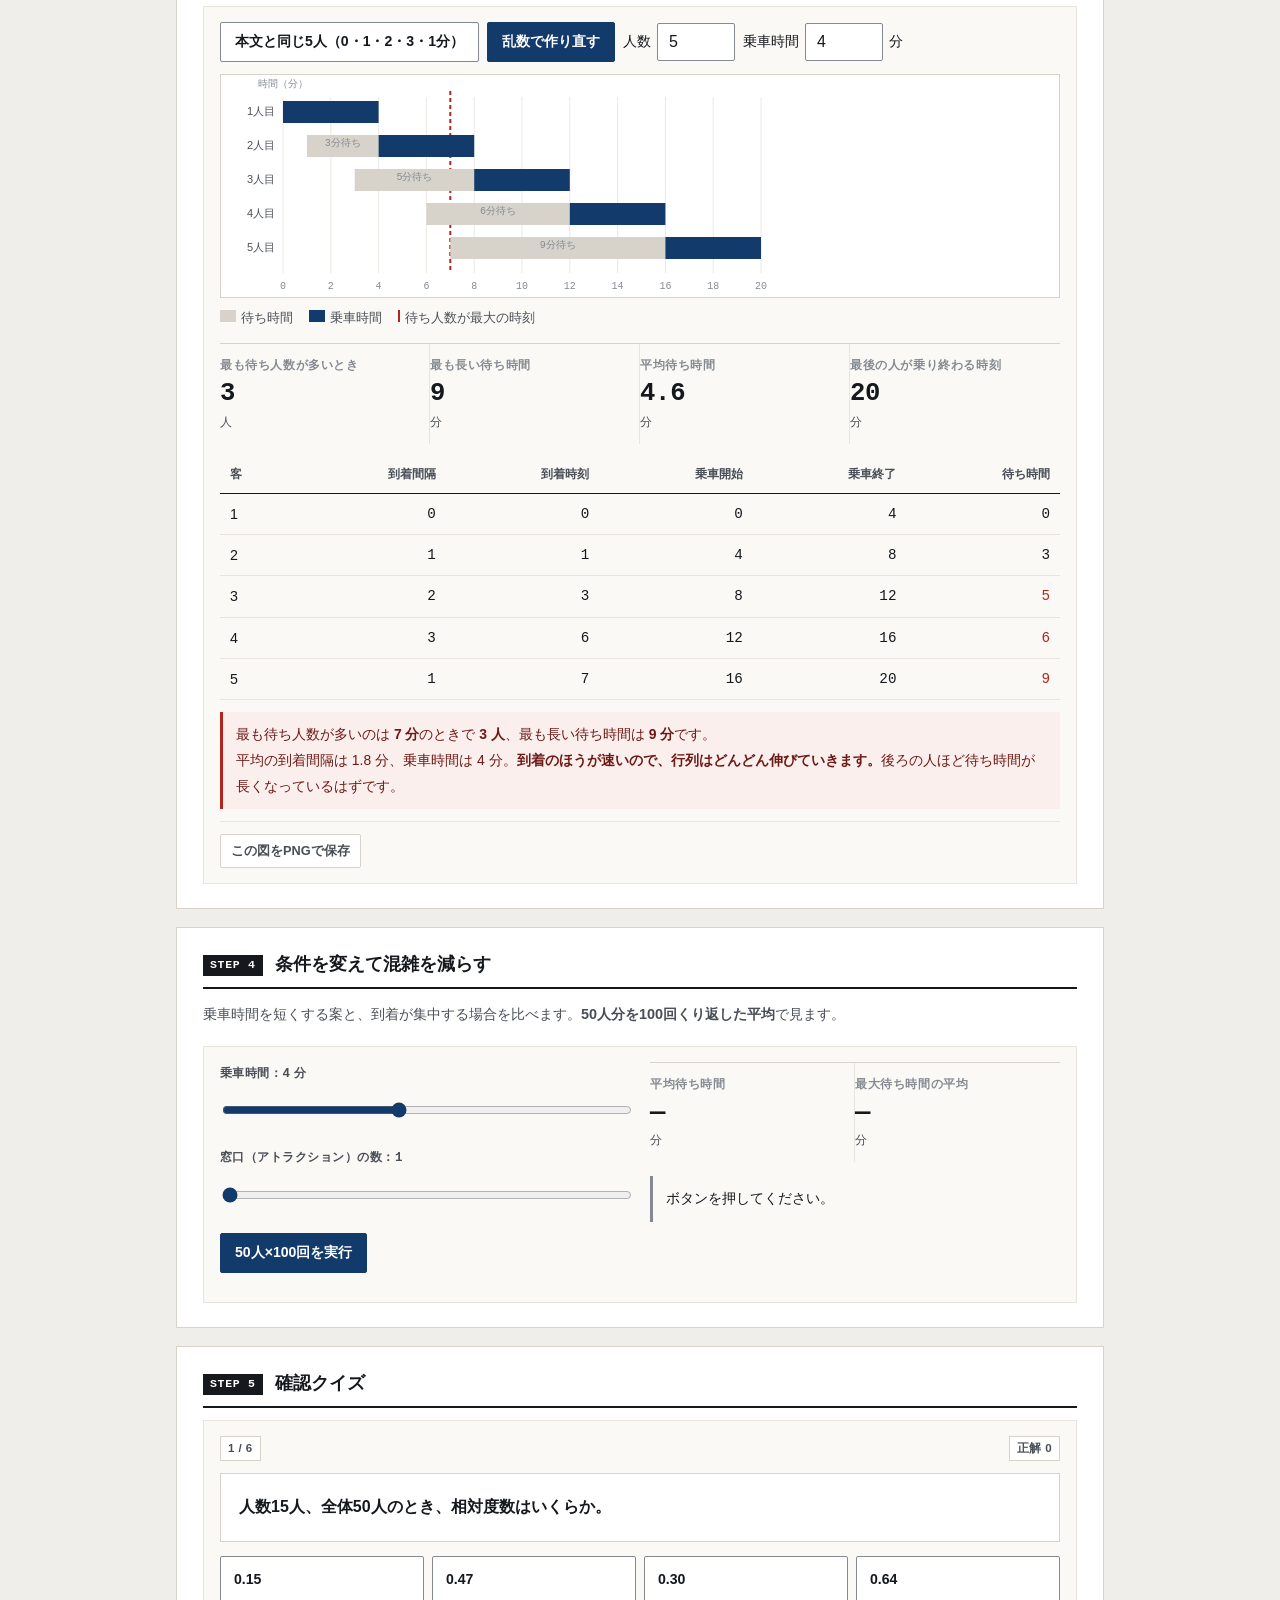
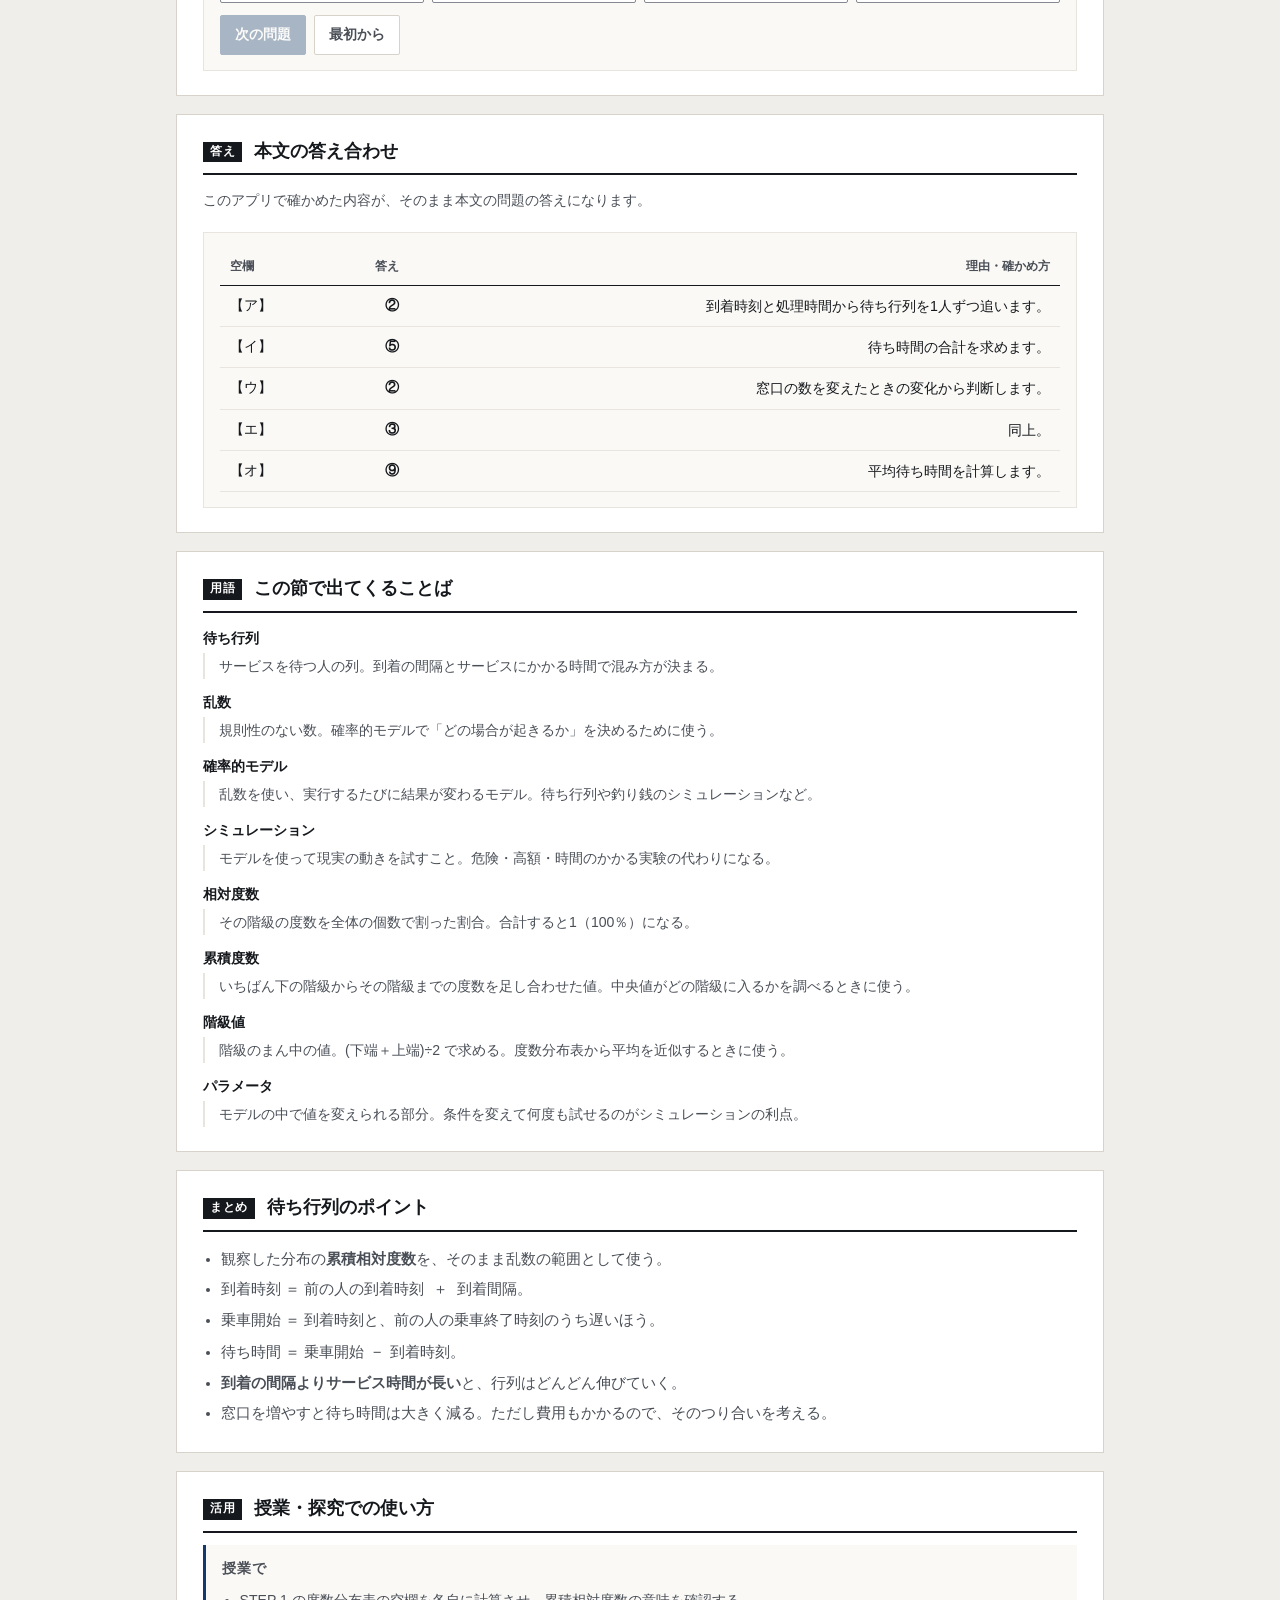
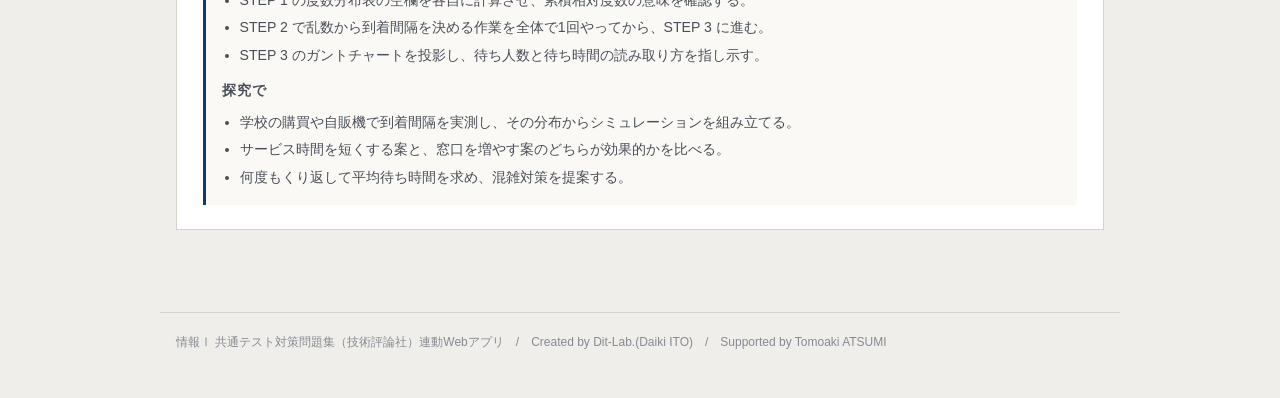
==== commit 7fc31578: "feat: 本文の答え合わせカードを追加（空欄・答え・確かめ方）" ====
--- a/index.html
+++ b/index.html
@@ -140,6 +140,14 @@
     </div>
   </section>
 
+  <section class="step" id="ansBox">
+    <h2><span class="no">答え</span>本文の答え合わせ</h2>
+    <p class="desc">このアプリで確かめた内容が、そのまま本文の問題の答えになります。</p>
+    <div class="panel">
+      <div class="tbl-scroll"><table class="tbl"><thead><tr><th>空欄</th><th>答え</th><th>理由・確かめ方</th></tr></thead><tbody><tr><td class="mono">【ア】</td><td class="mono"><strong>②</strong></td><td>到着時刻と処理時間から待ち行列を1人ずつ追います。</td></tr><tr><td class="mono">【イ】</td><td class="mono"><strong>⑤</strong></td><td>待ち時間の合計を求めます。</td></tr><tr><td class="mono">【ウ】</td><td class="mono"><strong>②</strong></td><td>窓口の数を変えたときの変化から判断します。</td></tr><tr><td class="mono">【エ】</td><td class="mono"><strong>③</strong></td><td>同上。</td></tr><tr><td class="mono">【オ】</td><td class="mono"><strong>⑨</strong></td><td>平均待ち時間を計算します。</td></tr></tbody></table></div>
+    </div>
+  </section>
+
   <section class="step" id="glossary">
     <h2><span class="no">用語</span>この節で出てくることば</h2>
     <div id="glossBox"></div>
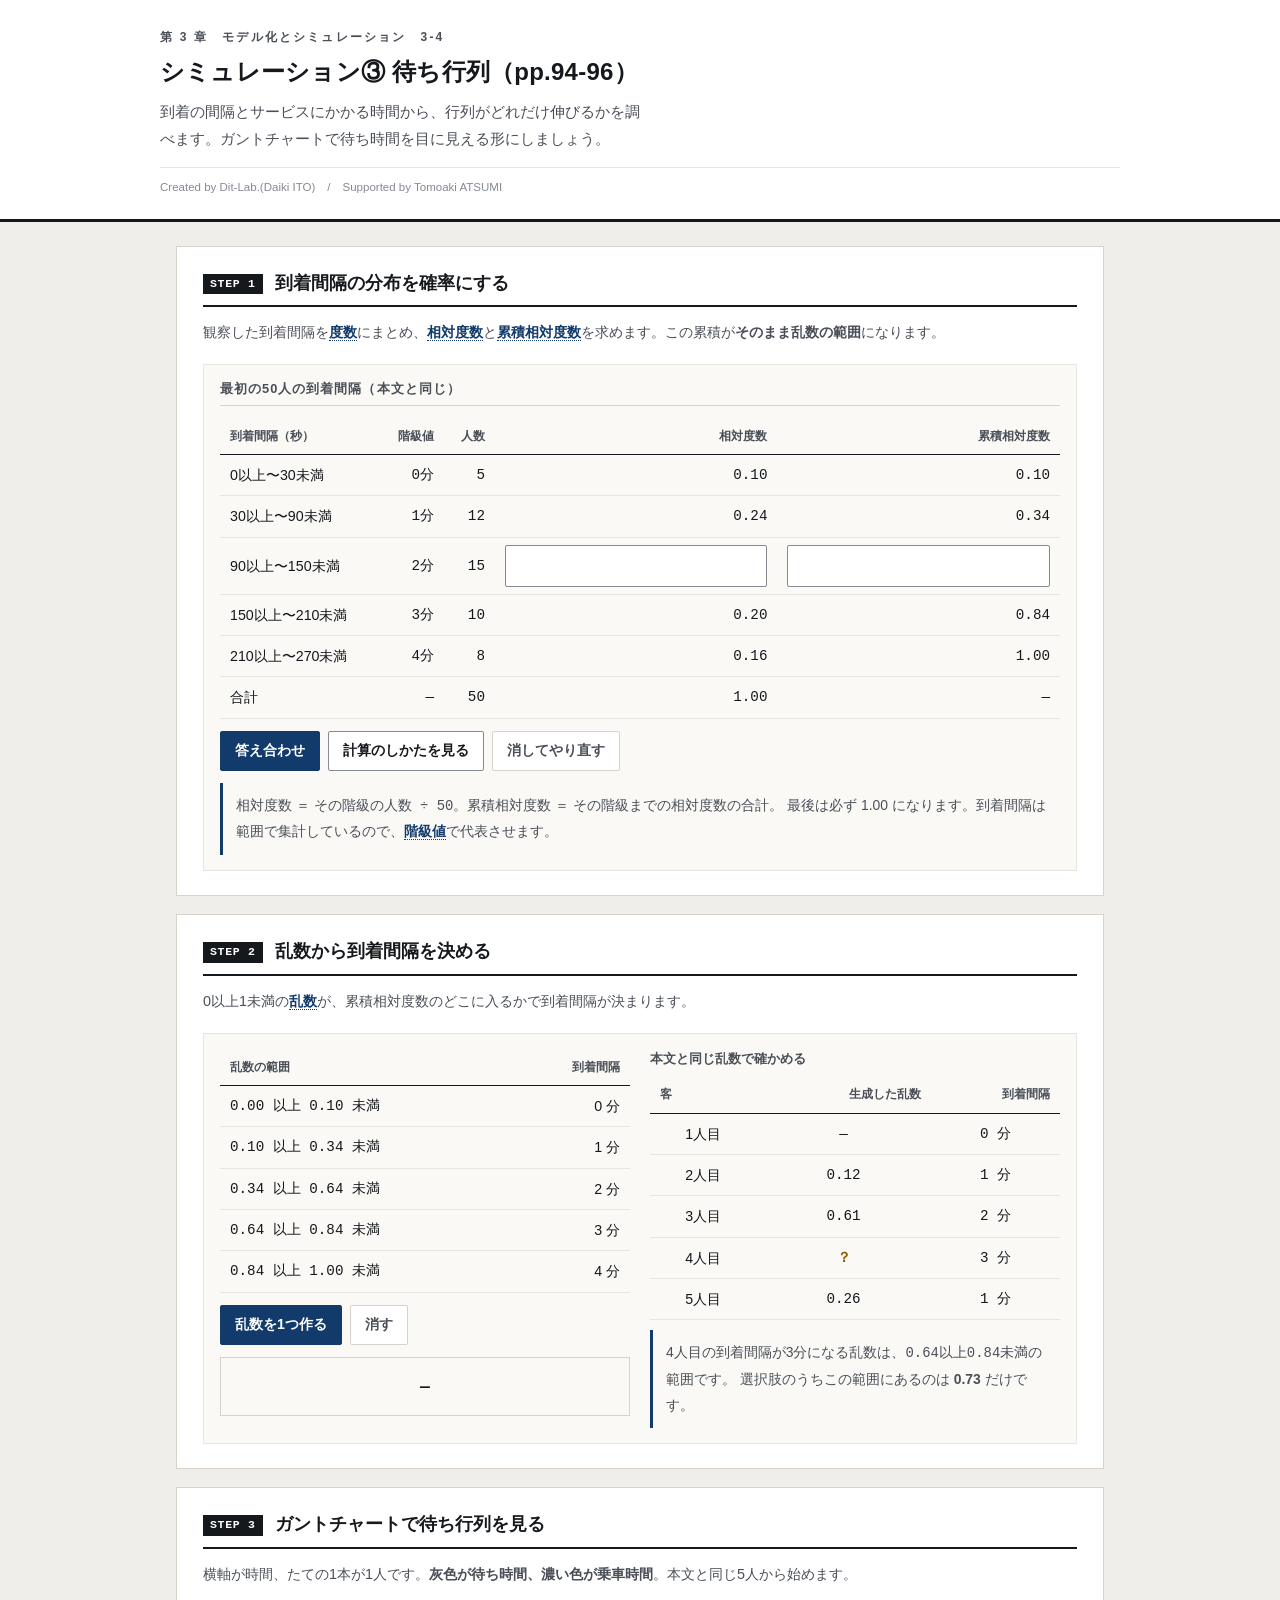
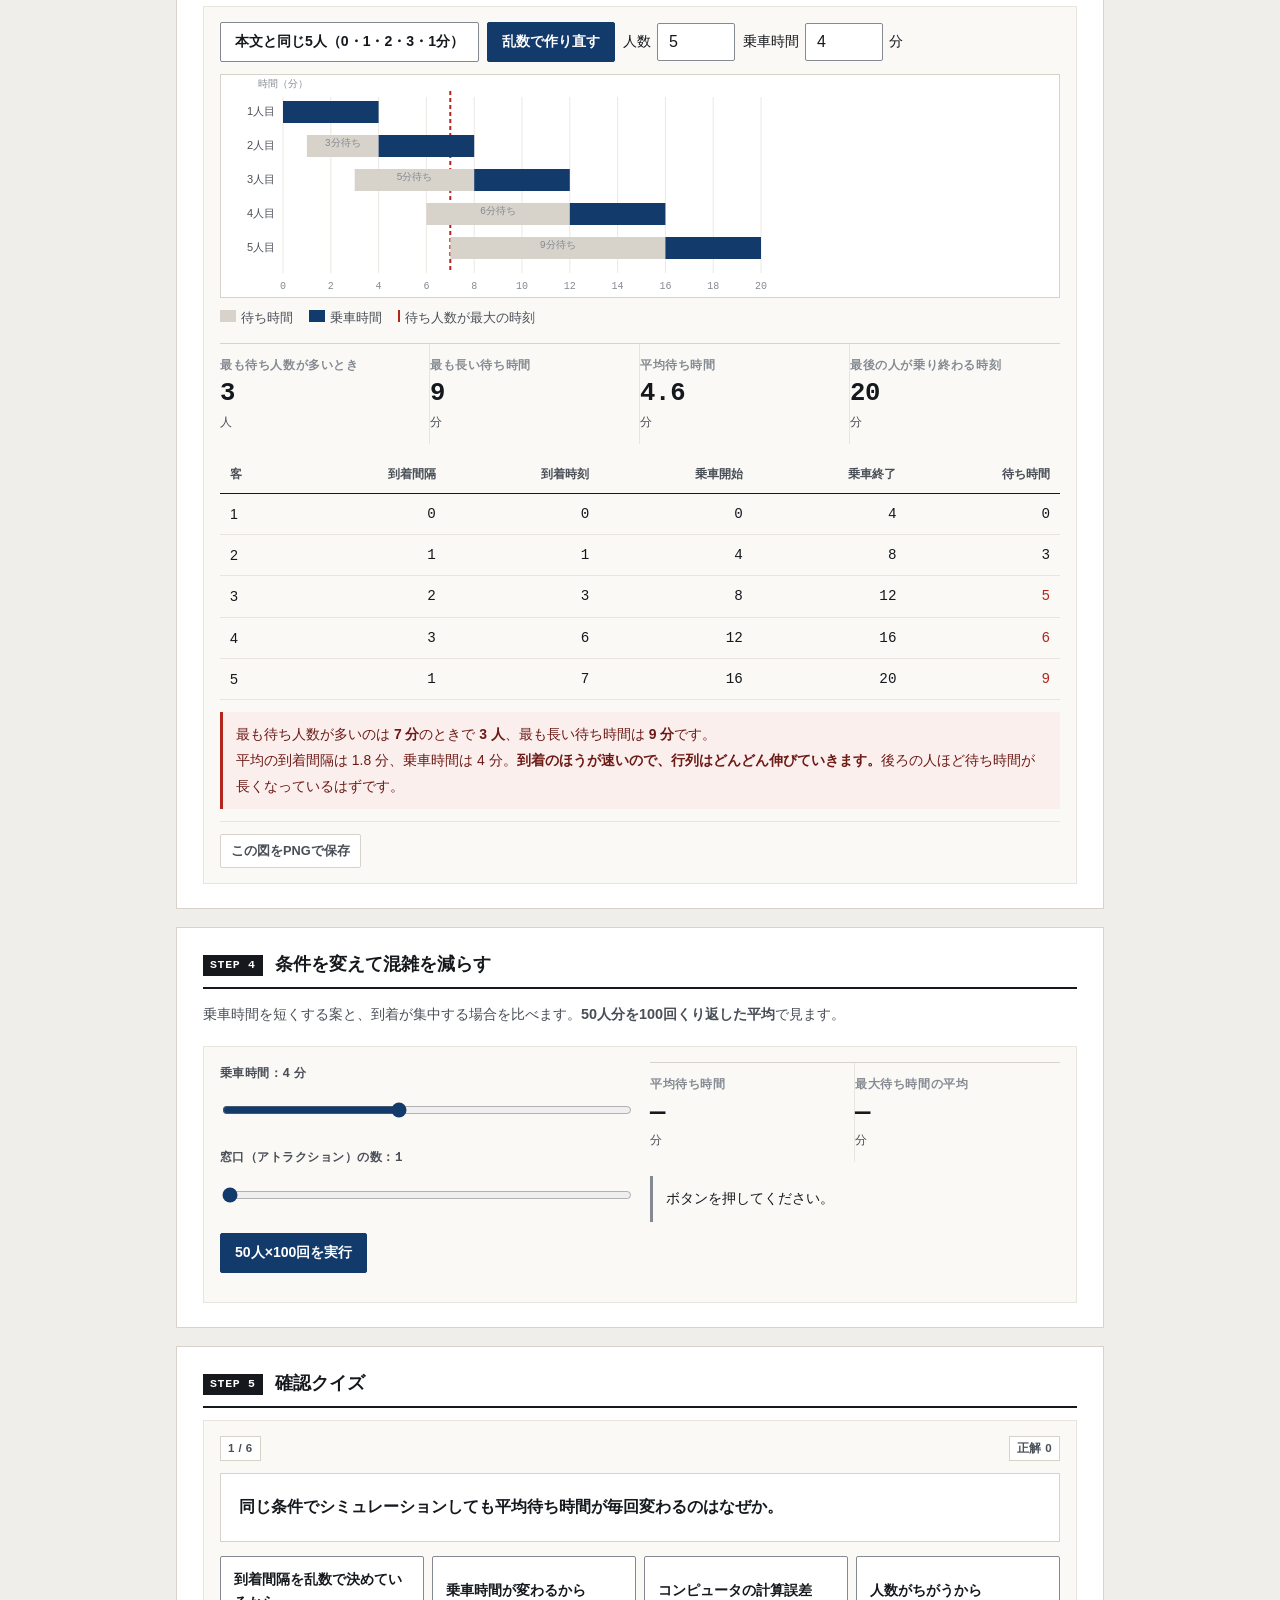
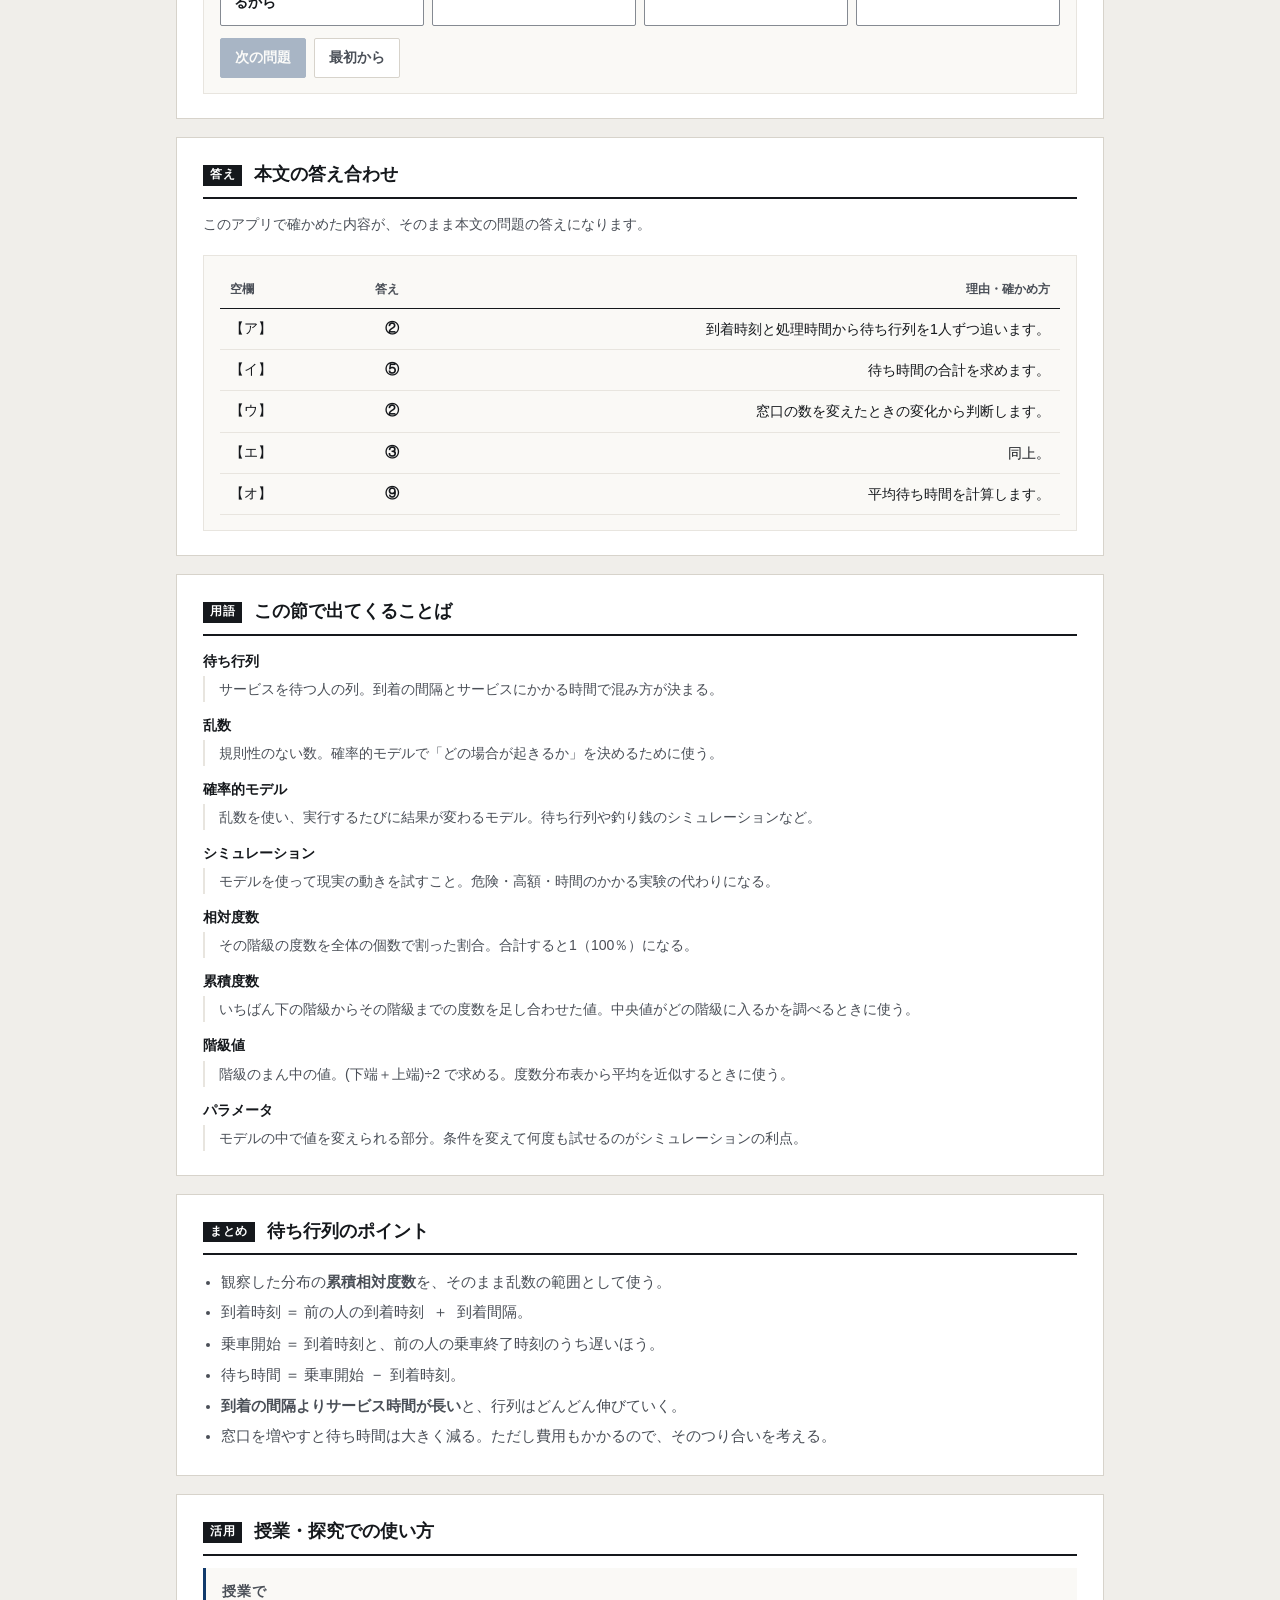
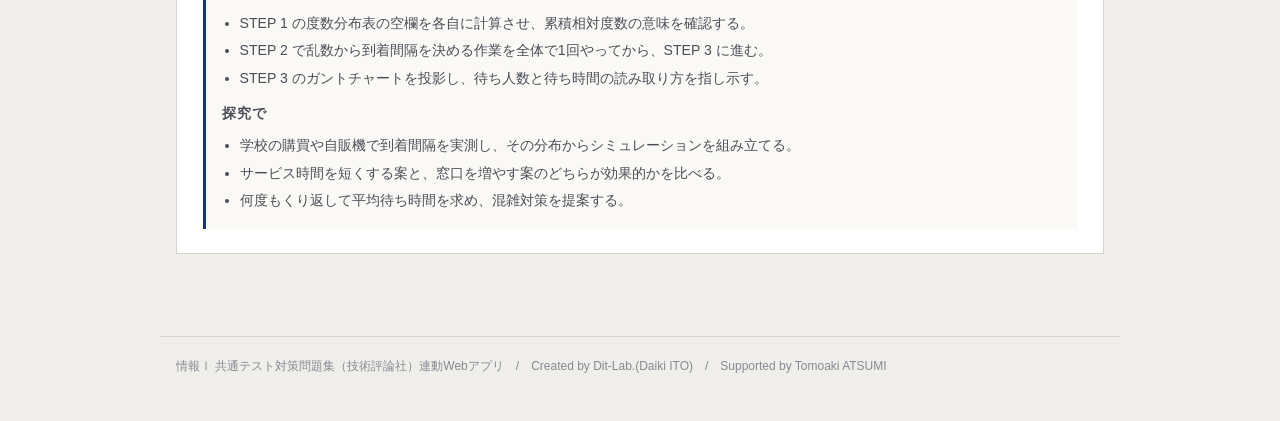
==== commit 656d4b5b: "fix: 設問見出しのレイアウト不具合を修正（.qhead→.pq）" ====
--- a/index.html
+++ b/index.html
@@ -6,7 +6,7 @@
 <title>シミュレーション③ 待ち行列｜情報Ⅰ共通テスト対策問題集</title>
 <meta name="description" content="到着の間隔とサービスにかかる時間から、行列がどれだけ伸びるかを調べます。ガントチャートで待ち時間を目に見える形にしましょう。">
 <link rel="icon" href="data:image/svg+xml,%3Csvg xmlns=%22http://www.w3.org/2000/svg%22 viewBox=%220 0 32 32%22%3E%3Crect width=%2232%22 height=%2232%22 fill=%22%2315181c%22/%3E%3Ctext x=%2216%22 y=%2222%22 font-size=%2218%22 font-family=%22monospace%22 fill=%22%23fff%22 text-anchor=%22middle%22%3E01%3C/text%3E%3C/svg%3E">
-<link rel="stylesheet" href="css/style.css?v=239696b1">
+<link rel="stylesheet" href="css/style.css?v=ea93572e">
 <link rel="stylesheet" href="css/app.css?v=5020e90a">
 </head>
 <body>
--- a/css/style.css
+++ b/css/style.css
@@ -68,6 +68,7 @@
 .grid{display:grid; gap:20px}
 .grid > *{min-width:0}          /* 子の中身で列が広がるのを防ぐ */
 @media(min-width:800px){ .grid.c2{grid-template-columns:1fr 1fr} }
+@media(min-width:800px){ .grid.c21{grid-template-columns:1.45fr 1fr} }
 
 .panel{border:1px solid var(--rule-2); background:var(--paper-2); padding:15px 16px; min-width:0}
 .panel > h3{
@@ -225,7 +226,7 @@
   .dg-c, .dg-h{ min-width:110px }
 }
 @media (max-width:820px){
-  .grid.c2{grid-template-columns:1fr}
+  .grid.c2,.grid.c21{grid-template-columns:1fr}
   .dg-scroll{max-height:340px}
   .filebox{flex-direction:column; align-items:stretch}
   .filebox .sel{max-width:100%}
@@ -267,3 +268,13 @@
   cursor:pointer; font-size:.88rem; max-width:100%; text-align:left; font-family:inherit; color:var(--ink)}
 .cards .c:hover{background:var(--warn-bg)}
 .cards .c.used{opacity:.35; pointer-events:none}
+
+/* --- 予想してから実行 --- */
+.pmark{display:inline-block; background:var(--accent); color:#fff; font-size:.7rem; font-weight:700;
+  letter-spacing:.08em; padding:2px 7px; border-radius:2px; margin-right:8px; vertical-align:2px}
+input.pin{font-size:1.05rem; padding:7px 10px; border:1px solid var(--rule); border-radius:3px;
+  width:9em; max-width:100%; background:#fff}
+.btn-row .unit{color:var(--muted); font-size:.9rem}
+.choice4 .btn.on{border-color:var(--accent); box-shadow:inset 0 0 0 1px var(--accent); font-weight:700}
+/* 設問文の見出し（flex ではなく通常の段落。.qhead は左右振り分け用なので用途が別） */
+.pq{margin:0 0 10px; font-weight:700; line-height:1.85}
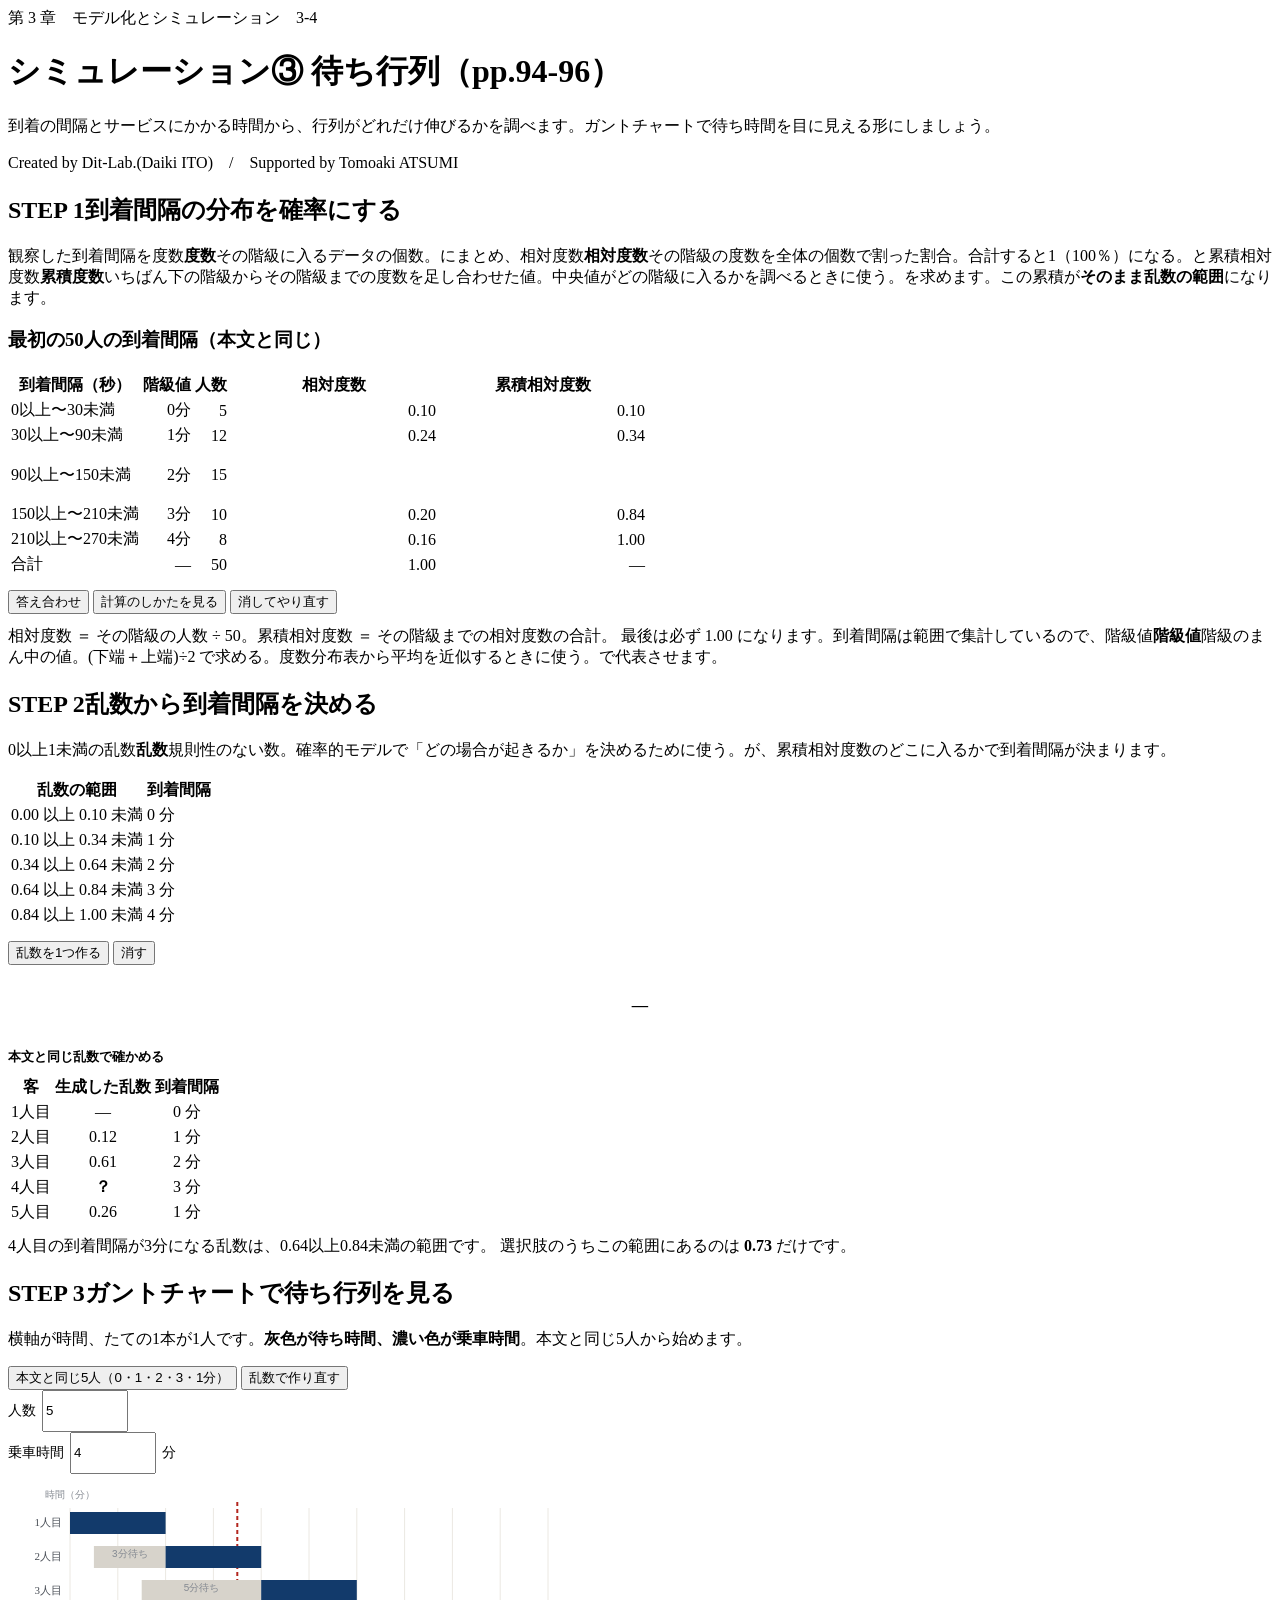
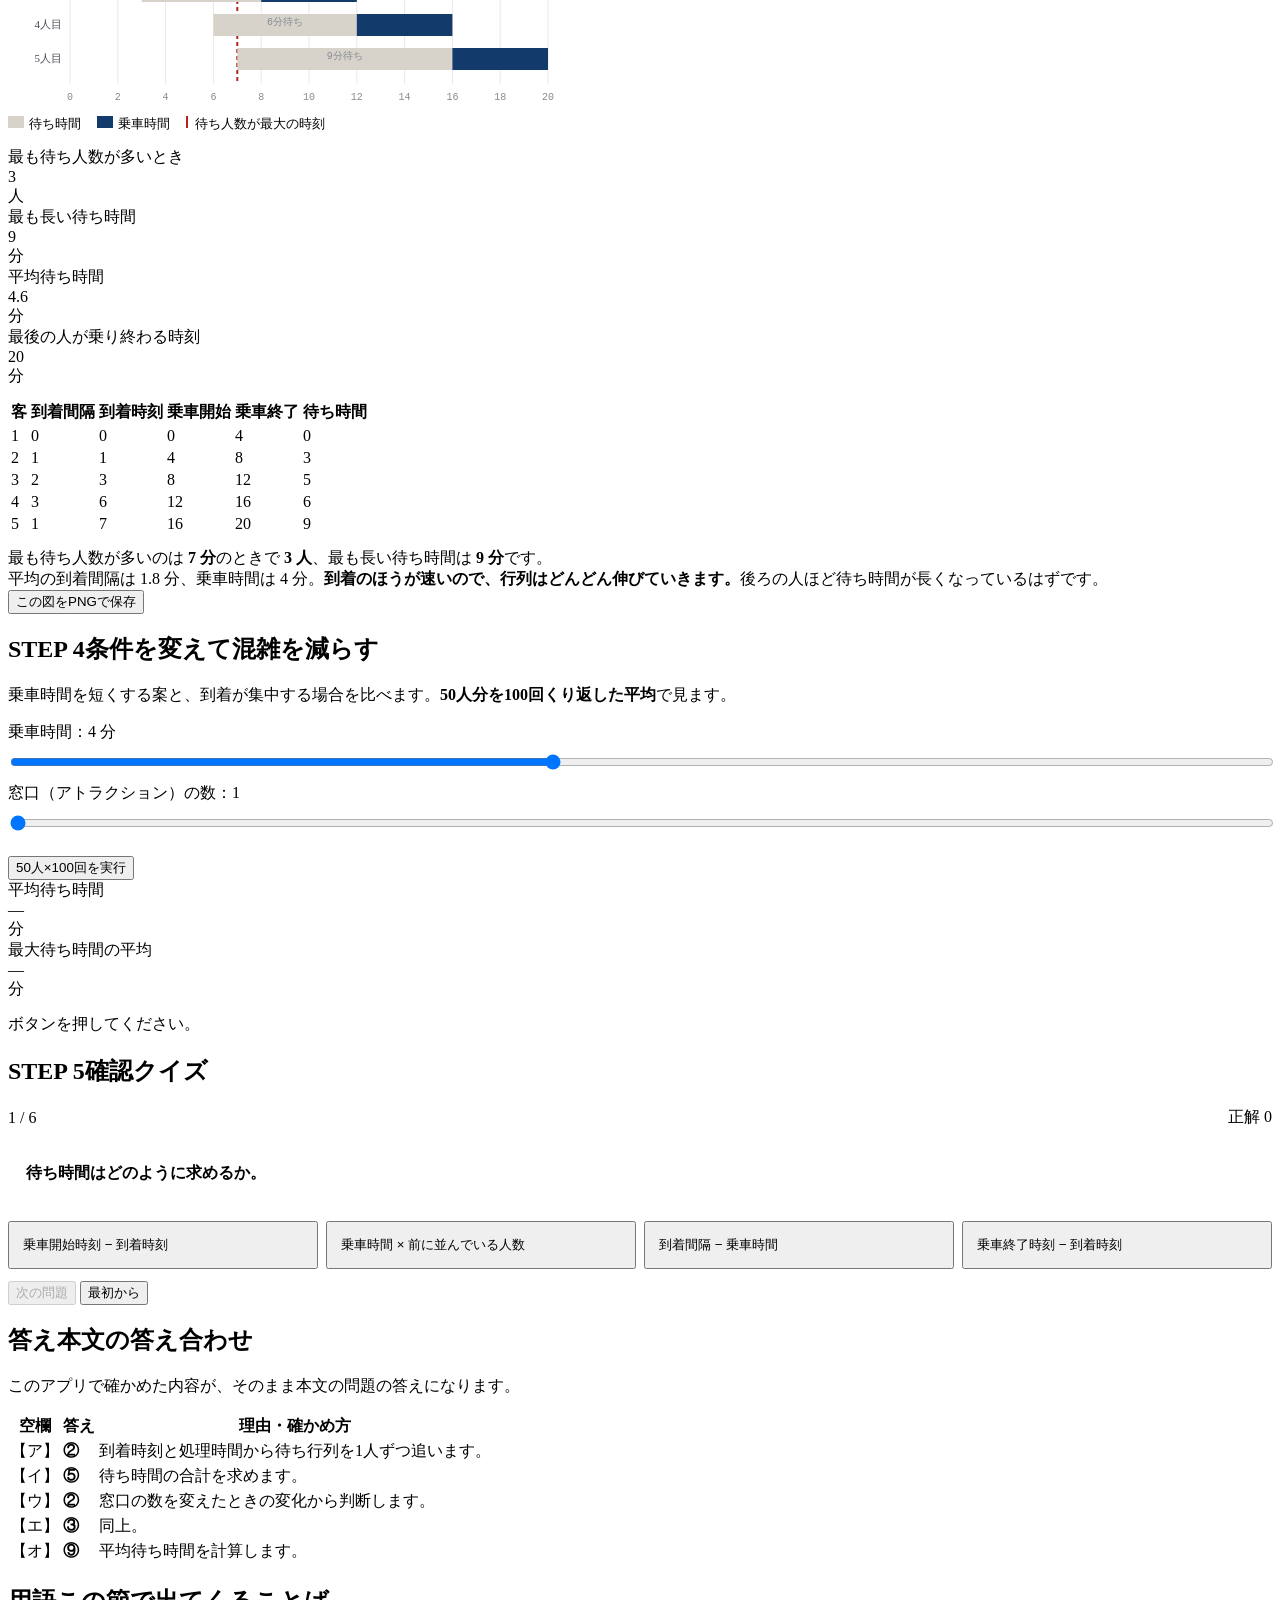
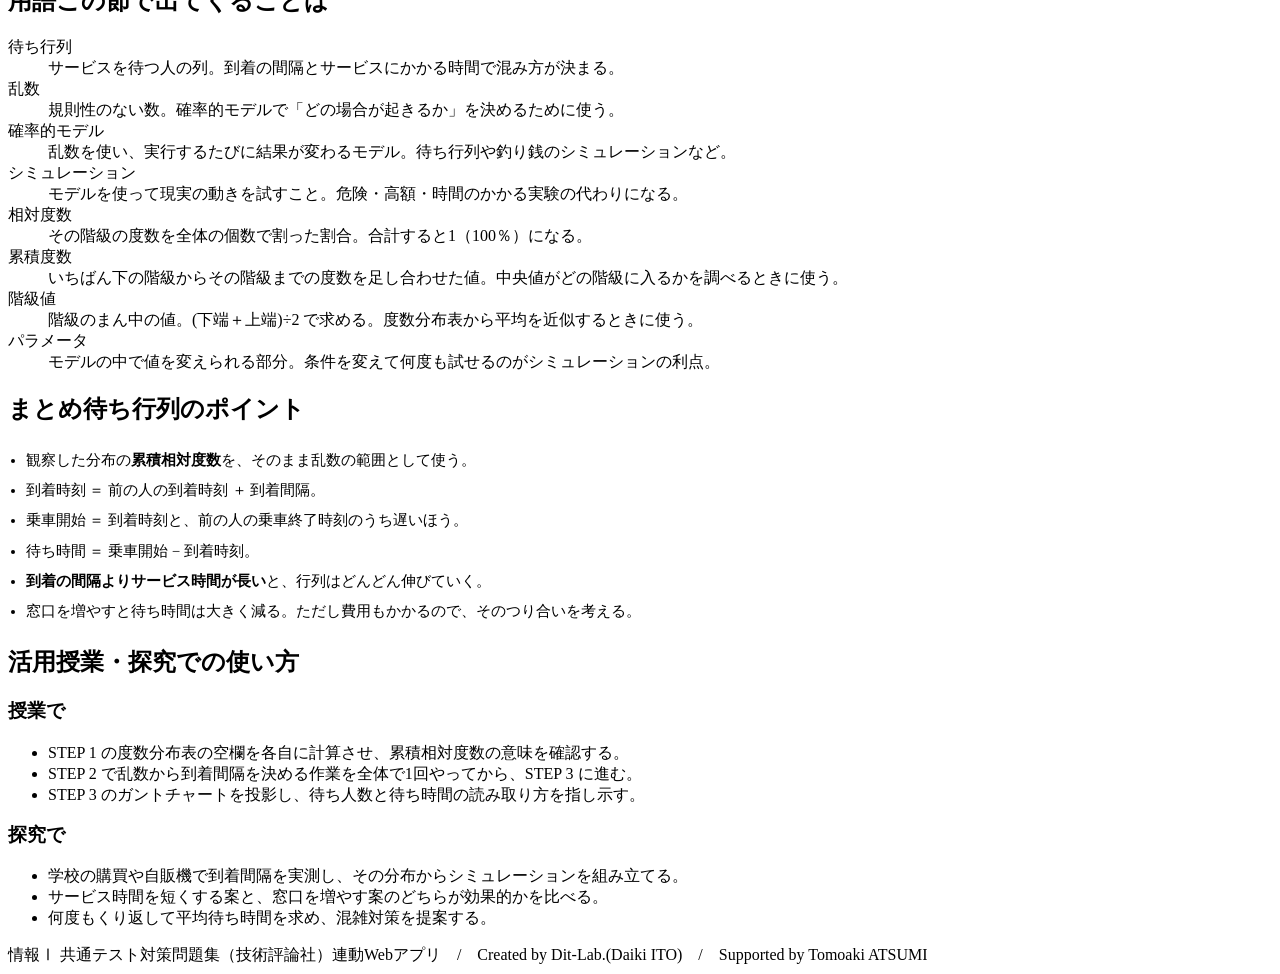
==== commit 80b893a2: "fix: 解説文が折り返さず画面からはみ出す場合がある不具合を修正" ====
--- a/index.html
+++ b/index.html
@@ -6,7 +6,7 @@
 <title>シミュレーション③ 待ち行列｜情報Ⅰ共通テスト対策問題集</title>
 <meta name="description" content="到着の間隔とサービスにかかる時間から、行列がどれだけ伸びるかを調べます。ガントチャートで待ち時間を目に見える形にしましょう。">
 <link rel="icon" href="data:image/svg+xml,%3Csvg xmlns=%22http://www.w3.org/2000/svg%22 viewBox=%220 0 32 32%22%3E%3Crect width=%2232%22 height=%2232%22 fill=%22%2315181c%22/%3E%3Ctext x=%2216%22 y=%2222%22 font-size=%2218%22 font-family=%22monospace%22 fill=%22%23fff%22 text-anchor=%22middle%22%3E01%3C/text%3E%3C/svg%3E">
-<link rel="stylesheet" href="css/style.css?v=ea93572e">
+<link rel="stylesheet" href="css/style.css?v=1b60c856">
 <link rel="stylesheet" href="css/app.css?v=5020e90a">
 </head>
 <body>
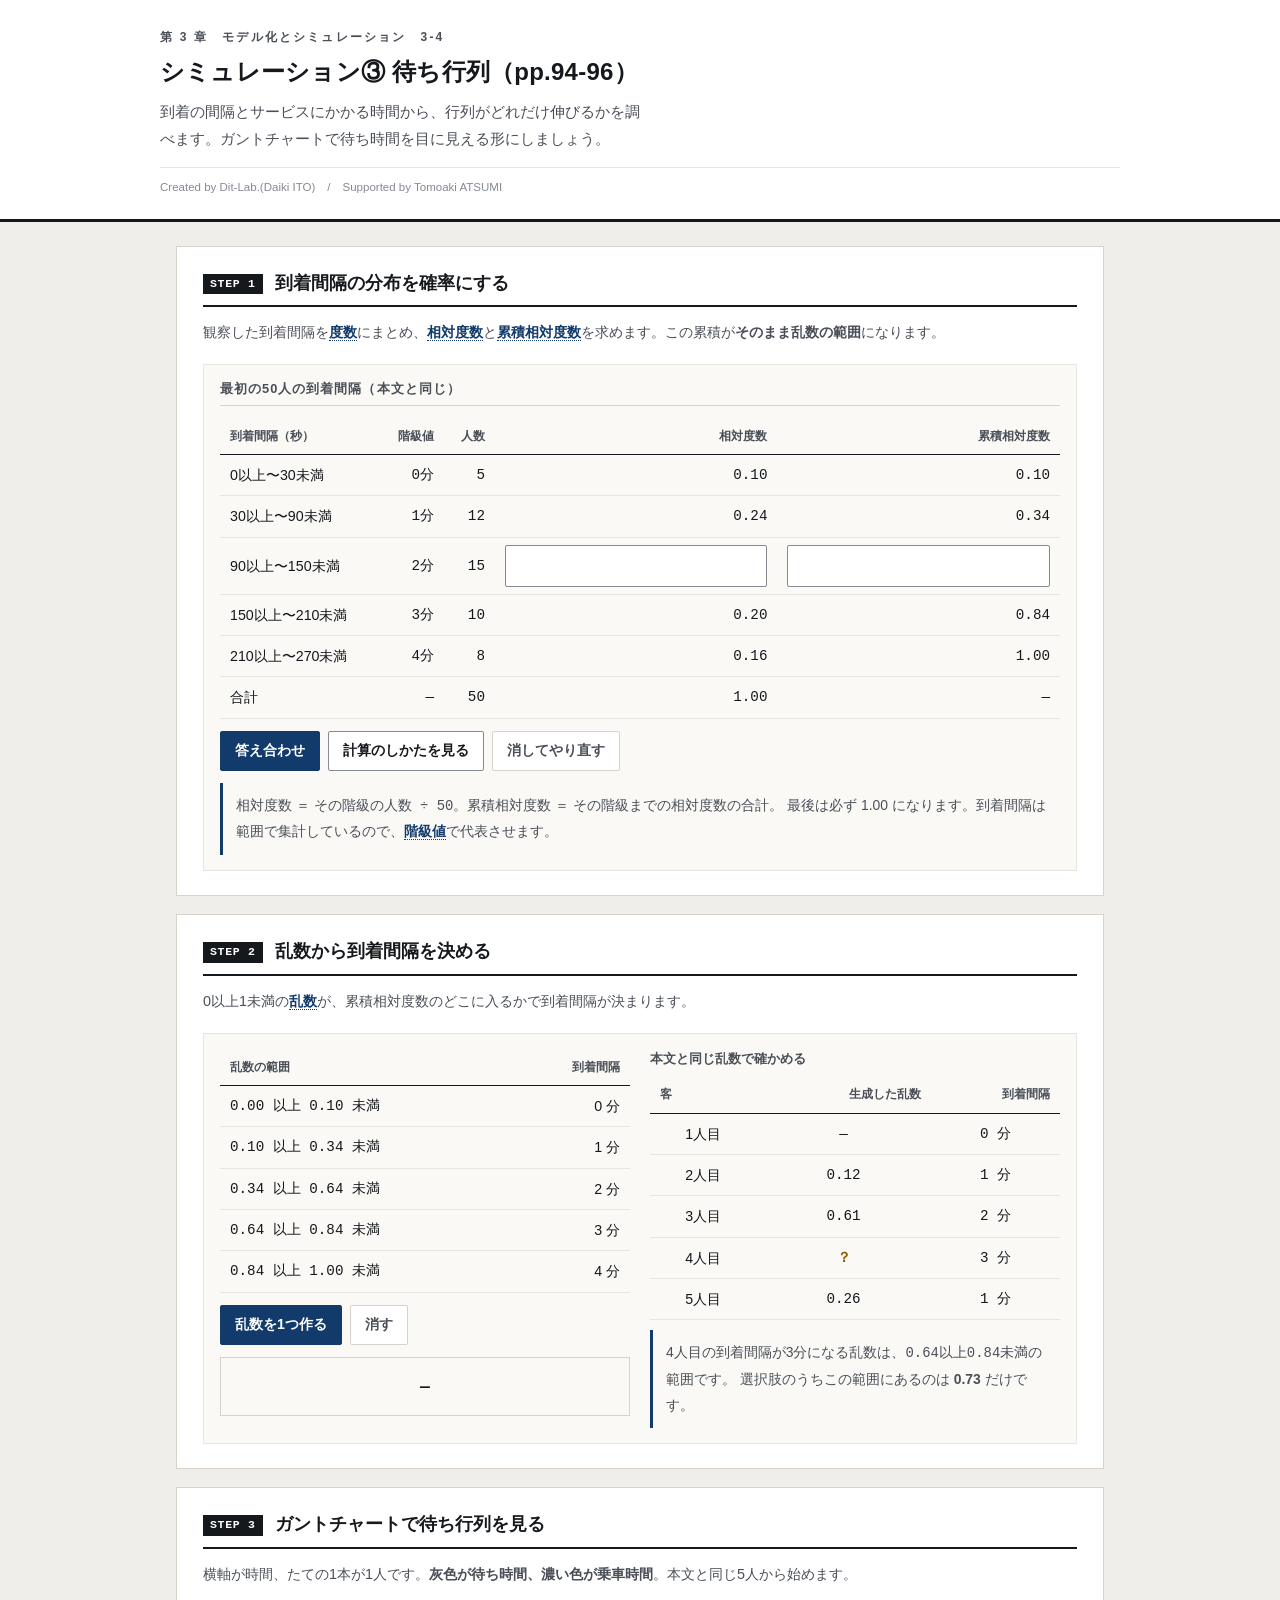
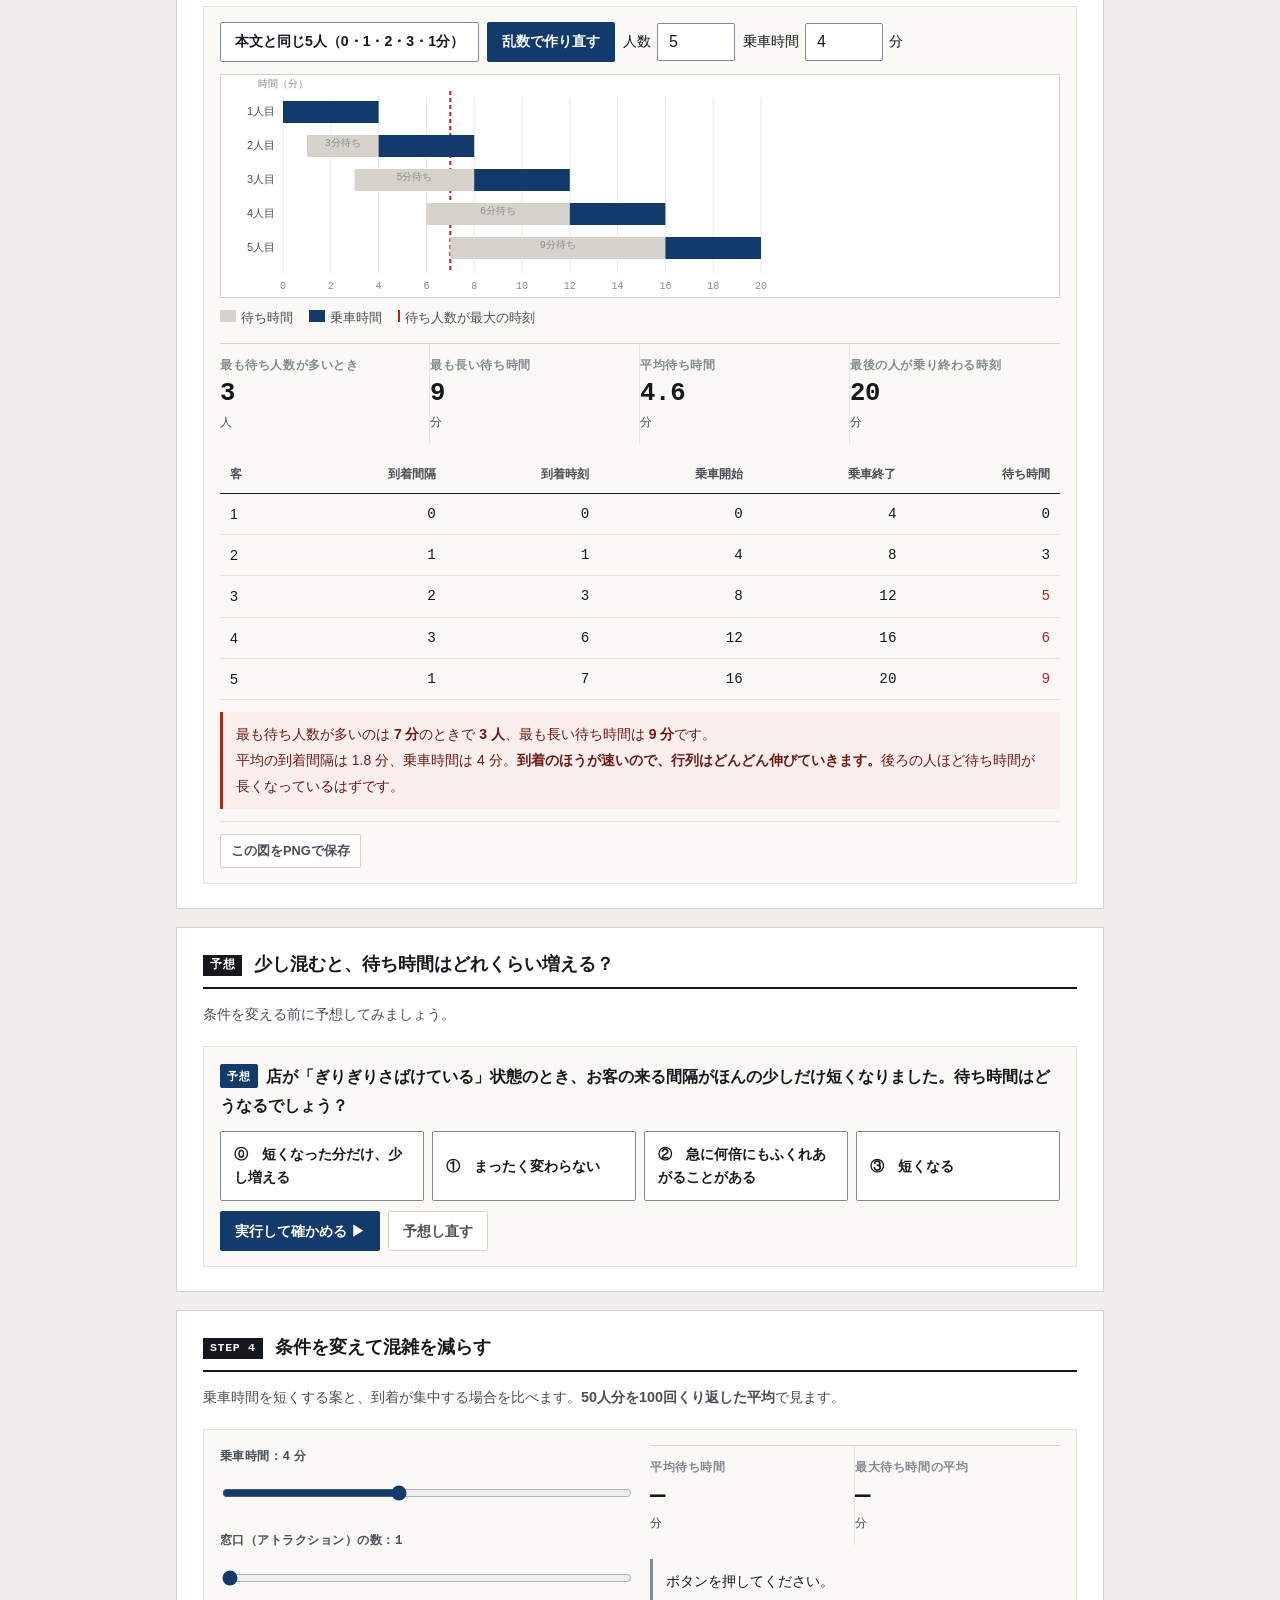
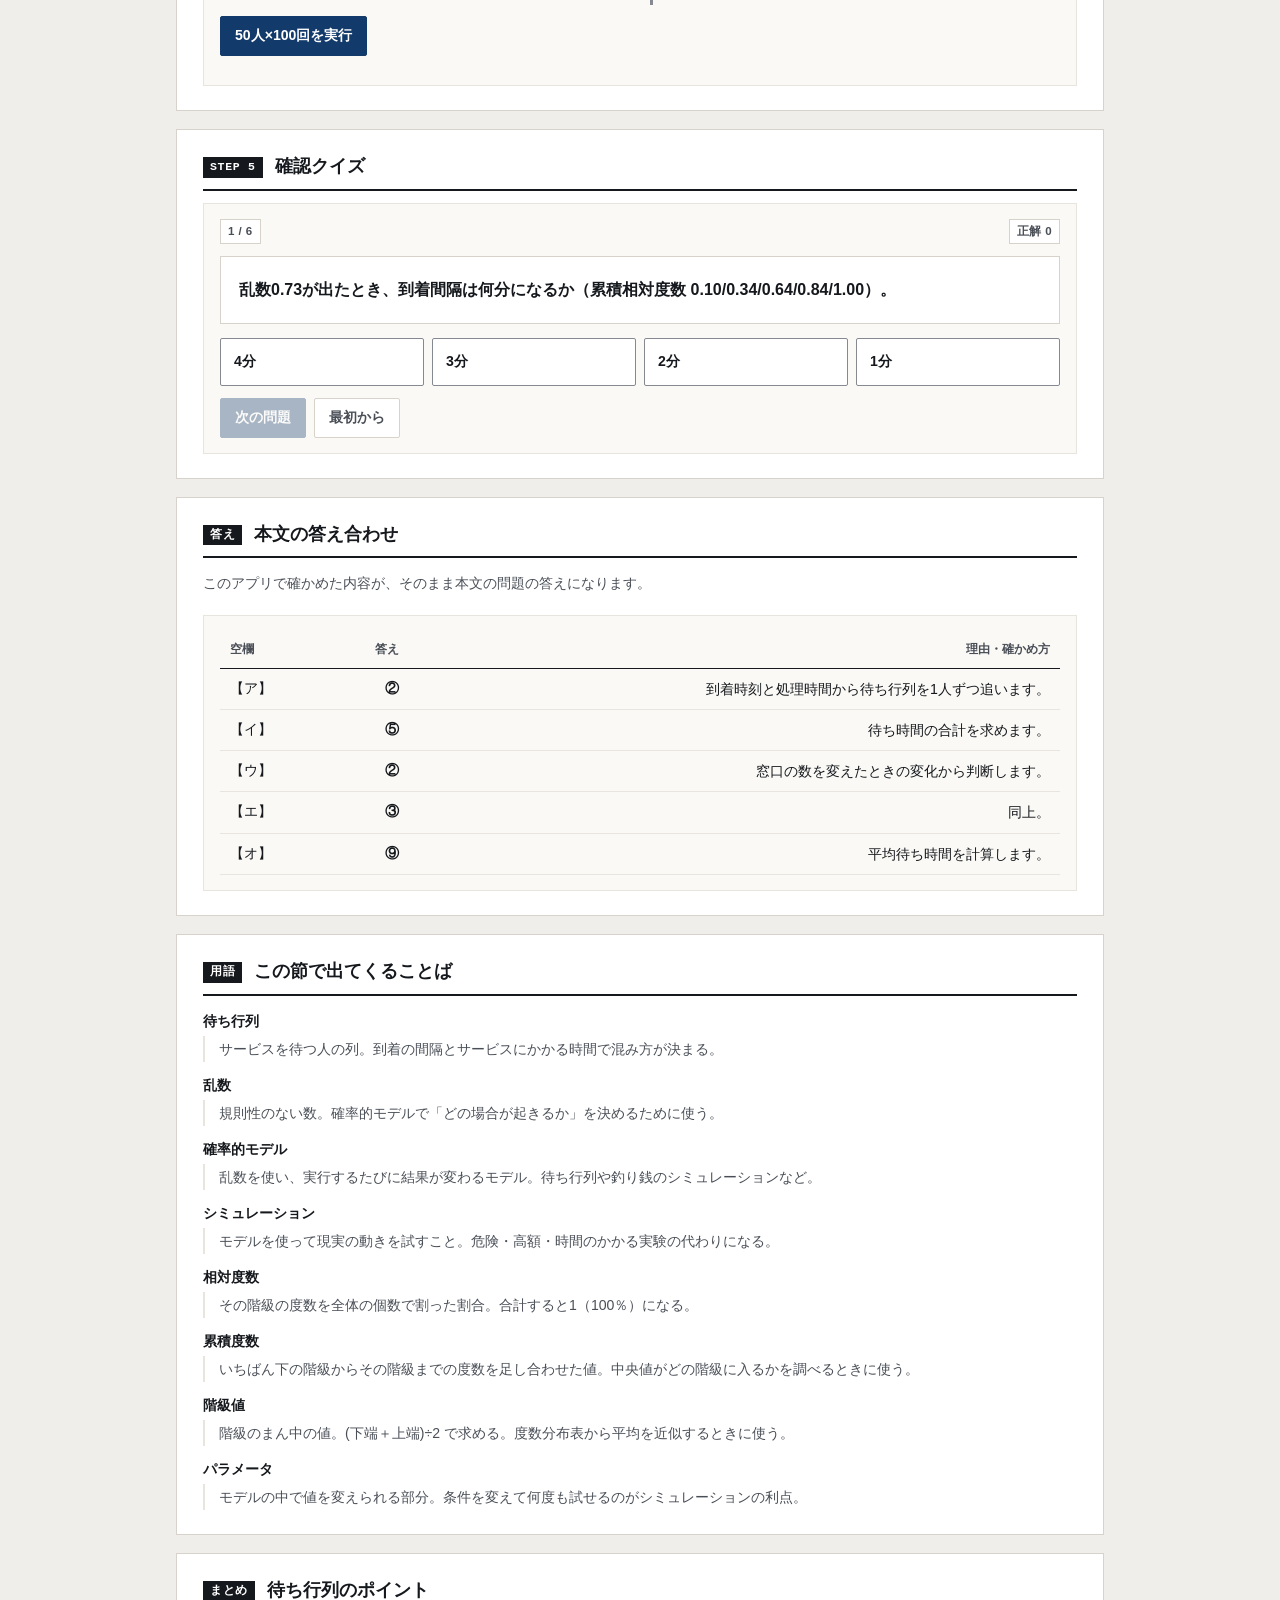
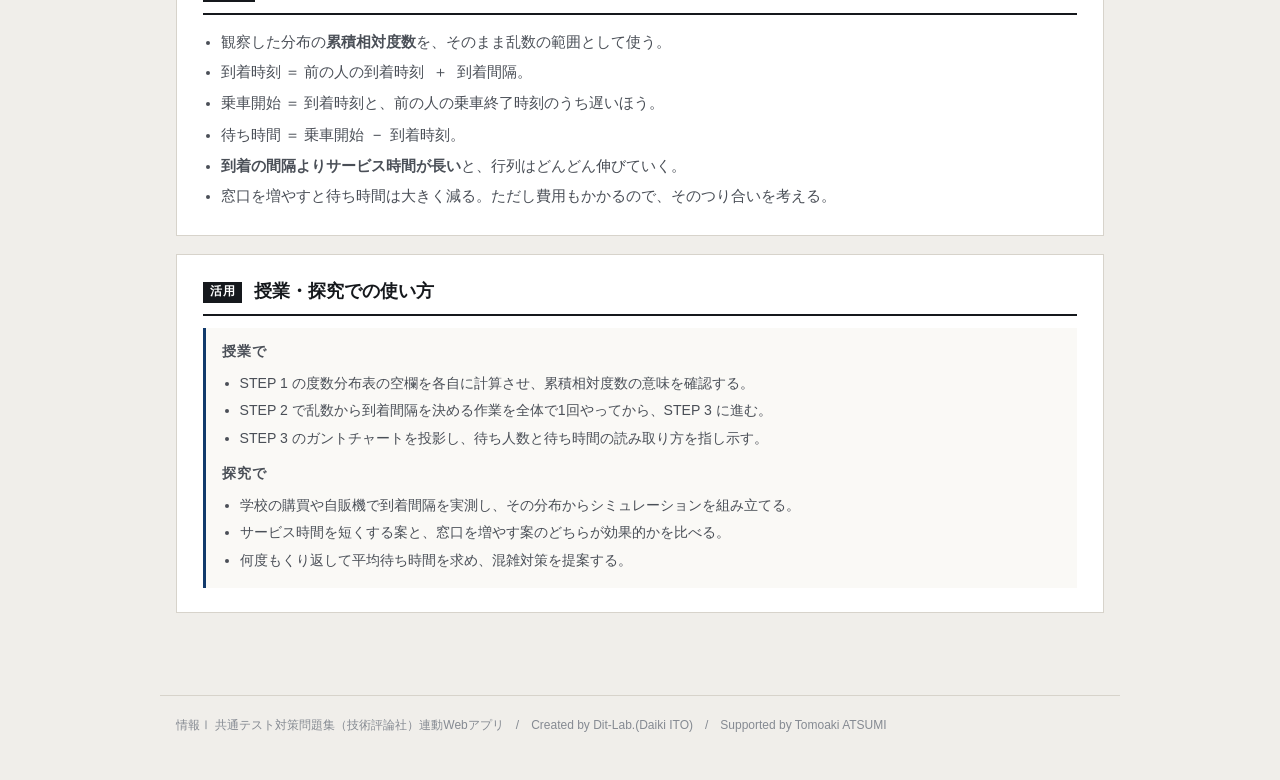
==== commit af2ee1db: "feat: 予想してから確かめるステップを追加（直感が外れやすい点を明確化）" ====
--- a/index.html
+++ b/index.html
@@ -6,7 +6,7 @@
 <title>シミュレーション③ 待ち行列｜情報Ⅰ共通テスト対策問題集</title>
 <meta name="description" content="到着の間隔とサービスにかかる時間から、行列がどれだけ伸びるかを調べます。ガントチャートで待ち時間を目に見える形にしましょう。">
 <link rel="icon" href="data:image/svg+xml,%3Csvg xmlns=%22http://www.w3.org/2000/svg%22 viewBox=%220 0 32 32%22%3E%3Crect width=%2232%22 height=%2232%22 fill=%22%2315181c%22/%3E%3Ctext x=%2216%22 y=%2222%22 font-size=%2218%22 font-family=%22monospace%22 fill=%22%23fff%22 text-anchor=%22middle%22%3E01%3C/text%3E%3C/svg%3E">
-<link rel="stylesheet" href="css/style.css?v=1b60c856">
+<link rel="stylesheet" href="css/style.css?v=bdbb3cb0">
 <link rel="stylesheet" href="css/app.css?v=5020e90a">
 </head>
 <body>
@@ -97,6 +97,12 @@
       <div class="note" id="qNote" style="margin-top:12px"></div>
       <div class="toolbar" id="qTools"></div>
     </div>
+  </section>
+
+  <section class="step">
+    <h2><span class="no">予想</span>少し混むと、待ち時間はどれくらい増える？</h2>
+    <p class="desc">条件を変える前に予想してみましょう。</p>
+    <div class="panel"><div id="pdQ"></div></div>
   </section>
 
   <section class="step" id="step4">
@@ -192,6 +198,7 @@
 <script src="js/tools.js?v=c07db610"></script>
 <script src="js/chart.js?v=fb6e3be1"></script>
 <script src="js/terms.js?v=eed9ff1d"></script>
-<script src="js/app.js?v=17445f08"></script>
+<script src="js/predict.js?v=1b9c8bf0"></script>
+<script src="js/app.js?v=ab27d10e"></script>
 </body>
 </html>
--- a/css/style.css
+++ b/css/style.css
@@ -0,0 +1,300 @@
+/* =========================================================
+   情報Ⅰ 共通テスト対策問題集 — Web アプリ共通スタイル
+   紙面（参考書）に寄せた設計。装飾色は使わず、色は意味を持つときだけ。
+   ========================================================= */
+
+:root{
+  --paper:#ffffff;
+  --paper-2:#faf9f6;      /* うすい紙 */
+  --bg:#f0eeea;           /* 台紙 */
+  --ink:#15181c;
+  --ink-2:#4a4f57;
+  --ink-3:#858a92;
+  --rule:#d7d3cb;         /* 罫線 */
+  --rule-2:#e8e5df;
+  --accent:#123a6b;       /* 濃紺。主要操作と現在地だけに使う */
+  --accent-w:#e9eef6;
+  --zero:#c0392b;         /* 左＝0 */
+  --one:#1d4ed8;          /* 右＝1 */
+  --ok:#1f7a3d;   --ok-bg:#eef6f0;
+  --ng:#b3261e;   --ng-bg:#fbefee;
+  --warn:#8a5a00; --warn-bg:#fbf5e8;
+  --font:"Hiragino Kaku Gothic ProN","Hiragino Sans","Yu Gothic Medium","Yu Gothic",
+         "Noto Sans JP",Meiryo,-apple-system,BlinkMacSystemFont,sans-serif;
+  --mono:"SFMono-Regular",Menlo,Consolas,"Courier New",monospace;
+}
+
+*{box-sizing:border-box}
+[hidden]{display:none !important}
+html{-webkit-text-size-adjust:100%}
+body{
+  margin:0; background:var(--bg); color:var(--ink);
+  font-family:var(--font); font-size:16px; line-height:1.85;
+  font-feature-settings:"palt" 1;
+}
+h1,h2,h3,h4{line-height:1.45; margin:0; font-weight:700}
+p{margin:0 0 .75em} p:last-child{margin-bottom:0}
+a{color:var(--accent)}
+
+/* ---------- 標題 ---------- */
+.app-header{background:var(--paper); border-bottom:3px solid var(--ink); padding:26px 20px 20px}
+.app-header .inner{max-width:960px; margin:0 auto}
+.app-header .eyebrow{
+  font-size:.75rem; font-weight:700; color:var(--ink-2); letter-spacing:.18em;
+  display:block; margin-bottom:7px;
+}
+.app-header h1{font-size:1.5rem; letter-spacing:.01em}
+.app-header .lead{font-size:.92rem; color:var(--ink-2); margin-top:9px; max-width:60ch}
+.app-header .credit{
+  font-size:.72rem; color:var(--ink-3); margin-top:14px;
+  padding-top:9px; border-top:1px solid var(--rule-2);
+}
+
+/* ---------- 版面 ---------- */
+.wrap{max-width:960px; margin:0 auto; padding:24px 16px 64px}
+.step{background:var(--paper); border:1px solid var(--rule); padding:24px 26px; margin-bottom:18px}
+.step > h2{
+  display:flex; align-items:baseline; gap:12px; font-size:1.1rem;
+  padding-bottom:9px; border-bottom:2px solid var(--ink); margin-bottom:12px;
+}
+.step > h2 .no{
+  flex:none; font-family:var(--mono); font-size:.72rem; font-weight:700;
+  background:var(--ink); color:var(--paper); padding:2px 7px; letter-spacing:.06em;
+  position:relative; top:-2px;
+}
+.step > .desc{color:var(--ink-2); font-size:.9rem; margin-bottom:18px}
+.step[hidden]{display:none}
+
+.grid{display:grid; gap:20px}
+.grid > *{min-width:0}          /* 子の中身で列が広がるのを防ぐ */
+@media(min-width:800px){ .grid.c2{grid-template-columns:1fr 1fr} }
+@media(min-width:800px){ .grid.c21{grid-template-columns:1.45fr 1fr} }
+
+.panel{border:1px solid var(--rule-2); background:var(--paper-2); padding:15px 16px; min-width:0}
+.panel > h3{
+  font-size:.8rem; font-weight:700; color:var(--ink-2); letter-spacing:.08em;
+  margin-bottom:12px; padding-bottom:6px; border-bottom:1px solid var(--rule);
+}
+
+/* ---------- 部品 ---------- */
+.btn{
+  appearance:none; border:1px solid var(--ink-3); background:var(--paper); color:var(--ink);
+  font-family:inherit; font-size:.88rem; font-weight:700; padding:8px 14px;
+  border-radius:2px; cursor:pointer; min-height:40px; line-height:1.4;
+  transition:background .12s, border-color .12s, color .12s;
+}
+.btn:hover:not(:disabled){background:var(--accent-w); border-color:var(--accent); color:var(--accent)}
+.btn:disabled{opacity:.35; cursor:not-allowed}
+.btn.primary{background:var(--accent); color:var(--paper); border-color:var(--accent)}
+.btn.primary:hover:not(:disabled){background:#0d2c53; color:var(--paper)}
+.btn.ghost{border-color:var(--rule); color:var(--ink-2)}
+.btn.sm{font-size:.8rem; padding:5px 10px; min-height:34px}
+.btn-row{display:flex; flex-wrap:wrap; gap:8px; align-items:center}
+
+/* タブ（見出し下線式） */
+.seg{display:flex; gap:0; border-bottom:1px solid var(--rule)}
+.seg button{
+  appearance:none; border:0; background:transparent; font-family:inherit; font-size:.88rem;
+  font-weight:700; color:var(--ink-3); padding:9px 4px; margin-right:26px; cursor:pointer;
+  border-bottom:3px solid transparent; margin-bottom:-1px; min-height:40px;
+}
+.seg button:hover{color:var(--ink-2)}
+.seg button[aria-pressed="true"]{color:var(--ink); border-bottom-color:var(--accent)}
+
+label.fld{display:block; font-size:.78rem; font-weight:700; color:var(--ink-2); margin-bottom:5px; letter-spacing:.04em}
+input[type=text], textarea, input[type=number]{
+  width:100%; font-family:inherit; font-size:1rem; color:var(--ink);
+  border:1px solid var(--ink-3); border-radius:2px; padding:9px 11px;
+  background:var(--paper); min-height:42px;
+}
+input:focus, textarea:focus{outline:2px solid var(--accent); outline-offset:-1px; border-color:var(--accent)}
+.btn:focus-visible, .seg button:focus-visible, .node-card:focus-visible{outline:2px solid var(--accent); outline-offset:2px}
+textarea{resize:vertical; line-height:1.7}
+.mono{font-family:var(--mono)}
+
+table.tbl{width:100%; border-collapse:collapse; font-size:.89rem}
+table.tbl th, table.tbl td{border-bottom:1px solid var(--rule-2); padding:7px 10px; text-align:right}
+table.tbl th:first-child, table.tbl td:first-child{text-align:left}
+table.tbl thead th{border-bottom:1.5px solid var(--ink); font-size:.76rem; color:var(--ink-2); font-weight:700; white-space:nowrap}
+.tbl-scroll{overflow-x:auto; -webkit-overflow-scrolling:touch; max-width:100%}
+
+.note{padding:10px 13px; font-size:.87rem; border-left:3px solid var(--ink-3); background:var(--paper-2); overflow-wrap:break-word; word-break:break-word}
+.note.ok{background:var(--ok-bg); border-left-color:var(--ok); color:#123f22}
+.note.ng{background:var(--ng-bg); border-left-color:var(--ng); color:#6d1a15}
+.note.info{background:var(--paper-2); border-left-color:var(--accent); color:var(--ink-2)}
+.note.warn{background:var(--warn-bg); border-left-color:var(--warn); color:#5c3d00}
+.note[hidden]{display:none}
+
+.badge{
+  display:inline-block; font-size:.72rem; font-weight:700; padding:1px 7px;
+  border:1px solid var(--rule); color:var(--ink-2); background:var(--paper); letter-spacing:.04em;
+}
+
+/* 数値は罫線で仕切るだけ。カードにしない */
+.metrics{display:flex; flex-wrap:wrap; gap:0; border-top:1px solid var(--rule)}
+.metric{flex:1 1 130px; padding:11px 14px 11px 0; border-right:1px solid var(--rule-2)}
+.metric:last-child{border-right:0}
+.metric .k{font-size:.74rem; color:var(--ink-3); font-weight:700; letter-spacing:.05em}
+.metric .v{font-size:1.6rem; font-weight:700; line-height:1.3; font-family:var(--mono); letter-spacing:-.01em}
+.metric .s{font-size:.76rem; color:var(--ink-2)}
+
+.bit0{color:var(--zero); font-weight:700}
+.bit1{color:var(--one); font-weight:700}
+
+.app-footer{
+  max-width:960px; margin:0 auto; padding:18px 16px 44px; color:var(--ink-3);
+  font-size:.75rem; border-top:1px solid var(--rule);
+}
+.sr-only{position:absolute;width:1px;height:1px;overflow:hidden;clip:rect(0 0 0 0);white-space:nowrap}
+
+@media(max-width:640px){
+  body{font-size:15px}
+  .app-header{padding:20px 16px 16px}
+  .app-header h1{font-size:1.16rem}
+  .wrap{padding:16px 12px 52px}
+  .step{padding:18px 15px}
+  .seg button{margin-right:18px; font-size:.84rem}
+  .metric{flex-basis:50%; border-right:0}
+}
+@media (prefers-reduced-motion:reduce){ *{animation:none!important; transition:none!important} }
+
+/* ---------- 自分のデータ・共有・印刷 ---------- */
+.toolbar{display:flex; flex-wrap:wrap; gap:8px; align-items:center; margin-top:12px;
+  padding-top:12px; border-top:1px solid var(--rule-2)}
+.toolbar .hint{font-size:.78rem; color:var(--ink-3)}
+.paste-area{width:100%; min-height:110px; font-family:var(--mono); font-size:.86rem}
+.use-note{background:var(--paper-2); border-left:3px solid var(--accent); padding:14px 16px; font-size:.88rem}
+.use-note h3{font-size:.86rem; letter-spacing:.06em; margin-bottom:8px; color:var(--ink-2)}
+.use-note ol, .use-note ul{margin:0; padding-left:1.25em; line-height:1.95; color:var(--ink-2)}
+
+@media print{
+  body{background:#fff}
+  .app-header{border-bottom:2px solid #000}
+  .step{border:1px solid #bbb; break-inside:avoid; page-break-inside:avoid; margin-bottom:12px}
+  .btn, .seg, .toolbar, input[type=range]{display:none !important}
+  .note{border-left-width:2px}
+  a[href]:after{content:""}
+}
+
+/* ---------- 入力グリッド ---------- */
+.dg-scroll{overflow:auto; -webkit-overflow-scrolling:touch; border:1px solid var(--rule); background:var(--paper); max-height:420px}
+table.dg{border-collapse:collapse; font-family:var(--mono); font-size:.9rem; min-width:100%}
+table.dg th, table.dg td{border:1px solid var(--rule-2); padding:0}
+table.dg thead th{background:var(--paper-2); position:sticky; top:0; z-index:2}
+table.dg .dg-n{background:var(--paper-2); color:var(--ink-3); font-size:.76rem; font-weight:400;
+  text-align:center; min-width:34px; padding:0 4px; position:sticky; left:0; z-index:1}
+table.dg .dg-corner{background:var(--paper-2); min-width:34px; position:sticky; left:0; z-index:3}
+table.dg .dg-act{background:var(--paper-2); width:34px}
+.dg-h, .dg-c{width:100%; min-width:96px; border:0; background:transparent; font-family:inherit;
+  font-size:.9rem; padding:8px 9px; color:var(--ink); min-height:38px}
+.dg-h{font-weight:700; font-family:var(--font); font-size:.82rem; color:var(--ink-2)}
+.dg-c.num{text-align:right}
+.dg-c:focus, .dg-h:focus{outline:2px solid var(--accent); outline-offset:-2px; background:var(--accent-w)}
+.dg-del{border:0; background:transparent; color:var(--ink-3); cursor:pointer; width:32px; height:34px; font-size:1rem}
+.dg-del:hover{color:var(--ng)}
+.dg-tools{display:flex; flex-wrap:wrap; gap:8px; align-items:center; margin-top:10px}
+.dg-hint{font-size:.76rem; color:var(--ink-3)}
+
+/* ---------- ファイル読み込み ---------- */
+.filebox{display:flex; flex-wrap:wrap; gap:10px; align-items:center; padding:12px;
+  border:1px dashed var(--rule); background:var(--paper-2)}
+.filebox input[type=file]{font-size:.85rem; font-family:inherit; max-width:100%}
+.filebox .sel{max-width:220px}
+.filelabel{display:inline-flex; align-items:center; gap:6px; font-size:.85rem; font-weight:700;
+  border:1px solid var(--ink-3); background:var(--paper); padding:8px 14px; border-radius:2px; cursor:pointer; min-height:40px}
+.filelabel:hover{border-color:var(--accent); color:var(--accent); background:var(--accent-w)}
+.filelabel input{display:none}
+
+/* ---------- 用語解説 ---------- */
+.term{position:relative; border-bottom:1.5px dotted var(--accent); cursor:help; color:var(--accent); font-weight:700}
+.term .term-pop{display:none; position:absolute; left:0; top:1.7em; z-index:50; width:min(300px,78vw);
+  background:var(--paper); border:1px solid var(--ink-3); box-shadow:0 6px 20px rgba(0,0,0,.14);
+  padding:10px 12px; font-size:.82rem; font-weight:400; color:var(--ink-2); line-height:1.75;
+  border-left:3px solid var(--accent); cursor:auto; text-align:left}
+.term .term-pop b{display:block; color:var(--ink); font-size:.86rem; margin-bottom:3px}
+.term.open .term-pop{display:block}
+dl.gloss{margin:0; font-size:.88rem}
+dl.gloss dt{font-weight:700; color:var(--ink); margin-top:10px}
+dl.gloss dt:first-child{margin-top:0}
+dl.gloss dd{margin:2px 0 0; color:var(--ink-2); line-height:1.85; padding-left:1em; border-left:2px solid var(--rule-2)}
+@media print{ .term{border-bottom:0; color:inherit} .term .term-pop{display:none !important} }
+
+/* ---------- スマホ・タブレット ---------- */
+@media (max-width:1024px){
+  /* iOS で入力時に画面が勝手に拡大するのを防ぐ（16px 未満だとズームする） */
+  input[type=text], input[type=number], textarea, select, .dg-c, .dg-h{ font-size:16px }
+  .dg-c, .dg-h{ min-width:110px }
+}
+@media (max-width:820px){
+  .grid.c2,.grid.c21{grid-template-columns:1fr}
+  .dg-scroll{max-height:340px}
+  .filebox{flex-direction:column; align-items:stretch}
+  .filebox .sel{max-width:100%}
+  .term .term-pop{left:auto; right:0; width:min(280px,86vw)}
+}
+@media (max-width:480px){
+  .step > h2{font-size:1rem; flex-wrap:wrap}
+  .metrics{gap:0}
+  .metric{flex-basis:50%; padding-right:10px}
+  .metric .v{font-size:1.3rem}
+  .btn{padding:8px 12px}
+  .dg-tools{gap:6px}
+  .dg-hint{width:100%}
+}
+/* タッチ操作でのスクロールを滑らかに */
+.tbl-scroll, .dg-scroll, .tree-box{ -webkit-overflow-scrolling:touch; overscroll-behavior-x:contain }
+
+/* 幅指定つきの入力欄がスマートフォンではみ出さないようにする */
+input[type=text], input[type=number], input[type=search], textarea, select{ max-width:100% }
+.btn-row > label{ min-width:0; max-width:100% }
+.btn-row > label input, .btn-row > label select{ max-width:100% }
+
+/* 共通：○×判定・並べかえ（quiz.js 用） */
+.abcde{border:1px solid var(--rule); border-radius:3px; overflow:hidden}
+.abcde > div{border-top:1px solid var(--rule); padding:10px 12px}
+.abcde > div:first-child{border-top:0}
+.abcde .st{display:flex; gap:10px; align-items:flex-start; flex-wrap:wrap}
+.abcde .st .k{font-weight:700; font-family:var(--mono); min-width:1.4em}
+.abcde .st .t{flex:1; min-width:12em}
+.abcde .jb{display:flex; gap:6px}
+.abcde .jb .btn{min-width:3.4em; padding:6px 10px; text-align:center}
+.prep{display:grid; grid-template-columns:repeat(auto-fit,minmax(150px,1fr)); gap:10px; margin-top:10px}
+.prep .slot{border:1px dashed var(--ink-3); border-radius:3px; padding:10px; min-height:92px; background:var(--paper)}
+.prep .slot.filled{border-style:solid}
+.prep .slot .tag{font:700 .74rem/1.4 var(--mono); color:var(--accent); display:block; margin-bottom:6px}
+.prep .slot .txt{font-size:.86rem; line-height:1.7}
+.cards{display:flex; flex-wrap:wrap; gap:8px; margin-top:10px}
+.cards .c{border:1px solid var(--ink-3); border-radius:3px; padding:9px 12px; background:var(--paper);
+  cursor:pointer; font-size:.88rem; max-width:100%; text-align:left; font-family:inherit; color:var(--ink)}
+.cards .c:hover{background:var(--warn-bg)}
+.cards .c.used{opacity:.35; pointer-events:none}
+
+/* --- 予想してから実行 --- */
+.pmark{display:inline-block; background:var(--accent); color:#fff; font-size:.7rem; font-weight:700;
+  letter-spacing:.08em; padding:2px 7px; border-radius:2px; margin-right:8px; vertical-align:2px}
+input.pin{font-size:1.05rem; padding:7px 10px; border:1px solid var(--rule); border-radius:3px;
+  width:9em; max-width:100%; background:#fff}
+.btn-row .unit{color:var(--muted); font-size:.9rem}
+.choice4 .btn.on{border-color:var(--accent); box-shadow:inset 0 0 0 1px var(--accent); font-weight:700}
+/* 設問文の見出し（flex ではなく通常の段落。.qhead は左右振り分け用なので用途が別） */
+.pq{margin:0 0 10px; font-weight:700; line-height:1.85}
+
+/* --- 自分のテーマでやってみる（ワークシート） --- */
+.wsheet{display:grid; gap:14px}
+@media(min-width:760px){ .wsheet{grid-template-columns:1fr 1fr} }
+.wsf{display:block}
+.wsf .wsl{display:block; font-weight:700; font-size:.9rem; margin-bottom:3px}
+.wsf .wsh{display:block; font-size:.78rem; color:var(--muted); margin-bottom:5px; line-height:1.6}
+.wsf textarea{width:100%; max-width:100%; font:inherit; font-size:.92rem; line-height:1.75;
+  padding:8px 10px; border:1px solid var(--rule); border-radius:3px; background:#fff; resize:vertical}
+.wsf textarea:focus{outline:2px solid var(--accent); outline-offset:-2px}
+.wsout{margin-top:14px; border:1px solid var(--ink-3); border-radius:3px; background:#fff; padding:16px 18px}
+.wsout h4{margin:0 0 10px; font-size:1rem}
+.wsout dl{margin:0}
+.wsout dt{font-weight:700; font-size:.84rem; color:var(--accent); margin-top:10px}
+.wsout dd{margin:2px 0 0; font-size:.92rem; line-height:1.85; white-space:pre-wrap}
+.wsout .wsmsg{margin:10px 0 0; font-size:.86rem; color:var(--muted)}
+@media print{
+  .app-header, .btn-row, .step:not(.wsprint){ display:none !important }
+  .wsout{border:none; padding:0}
+}
